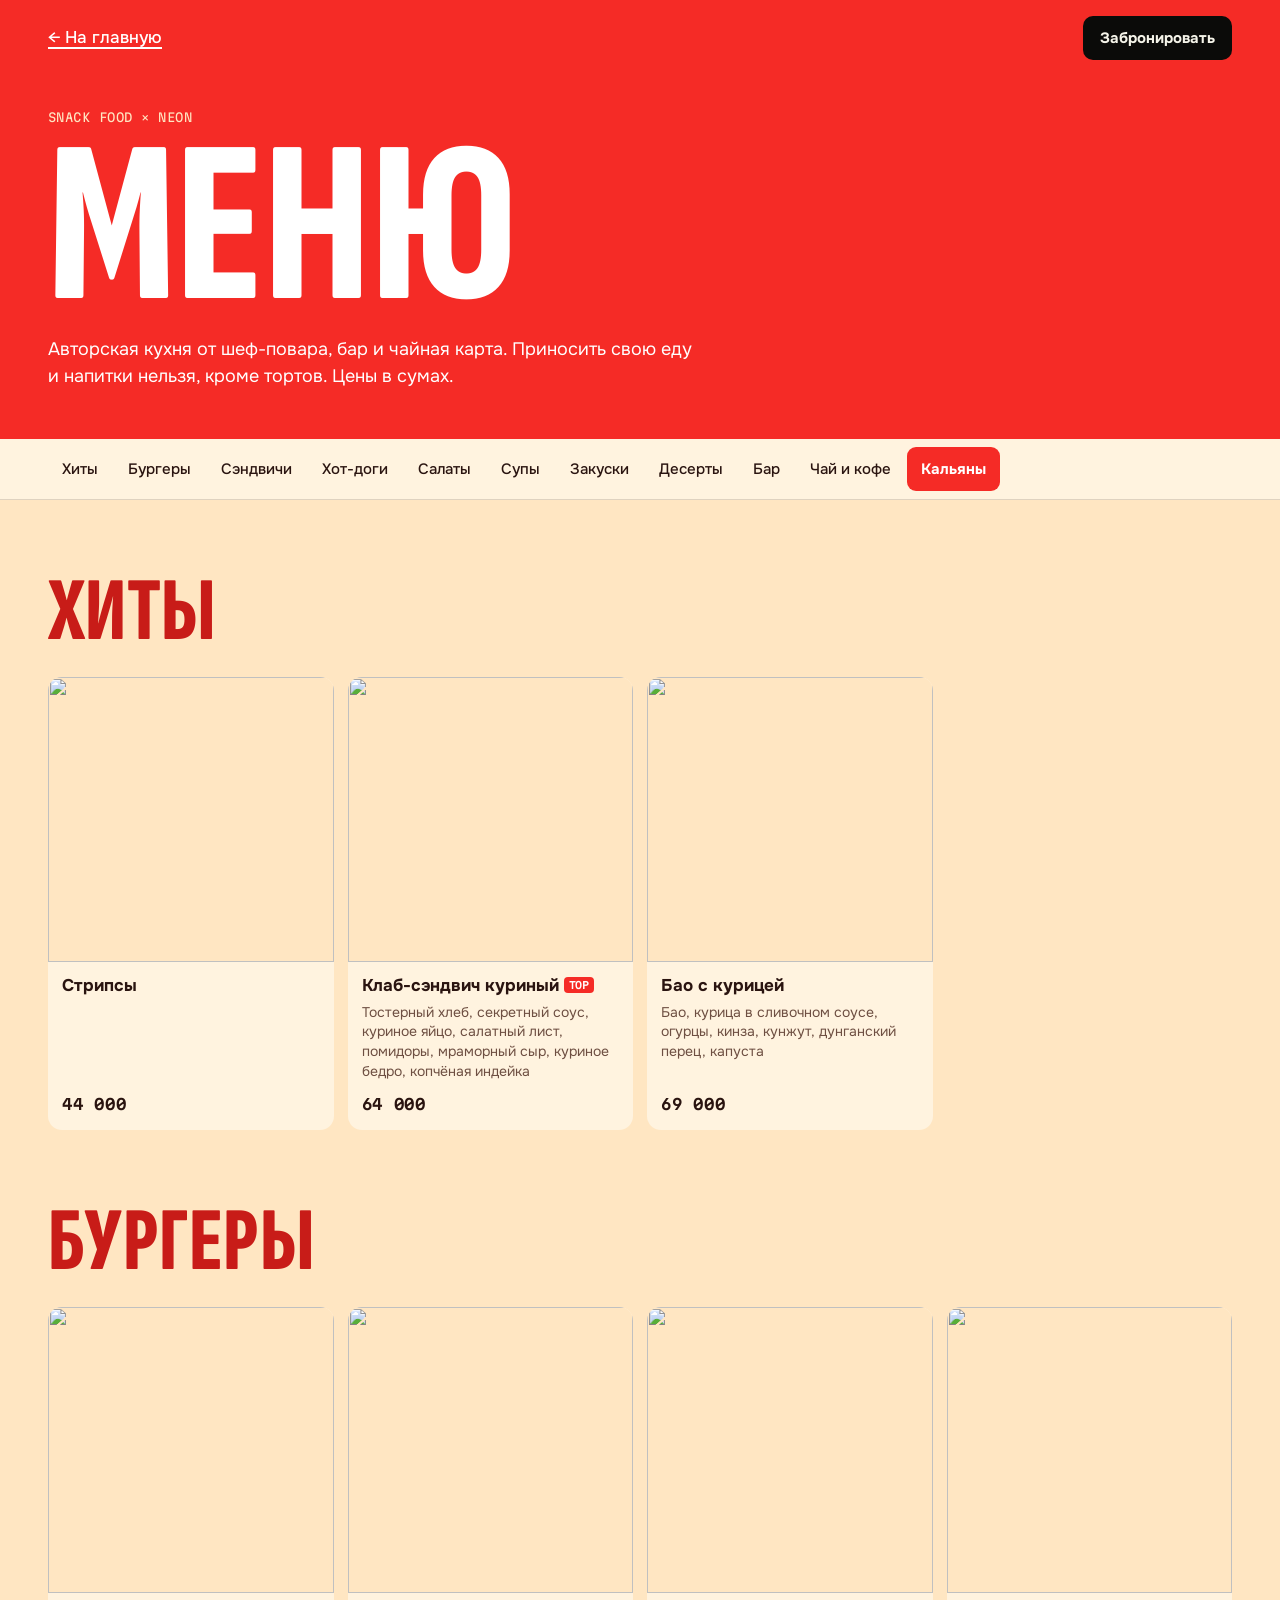
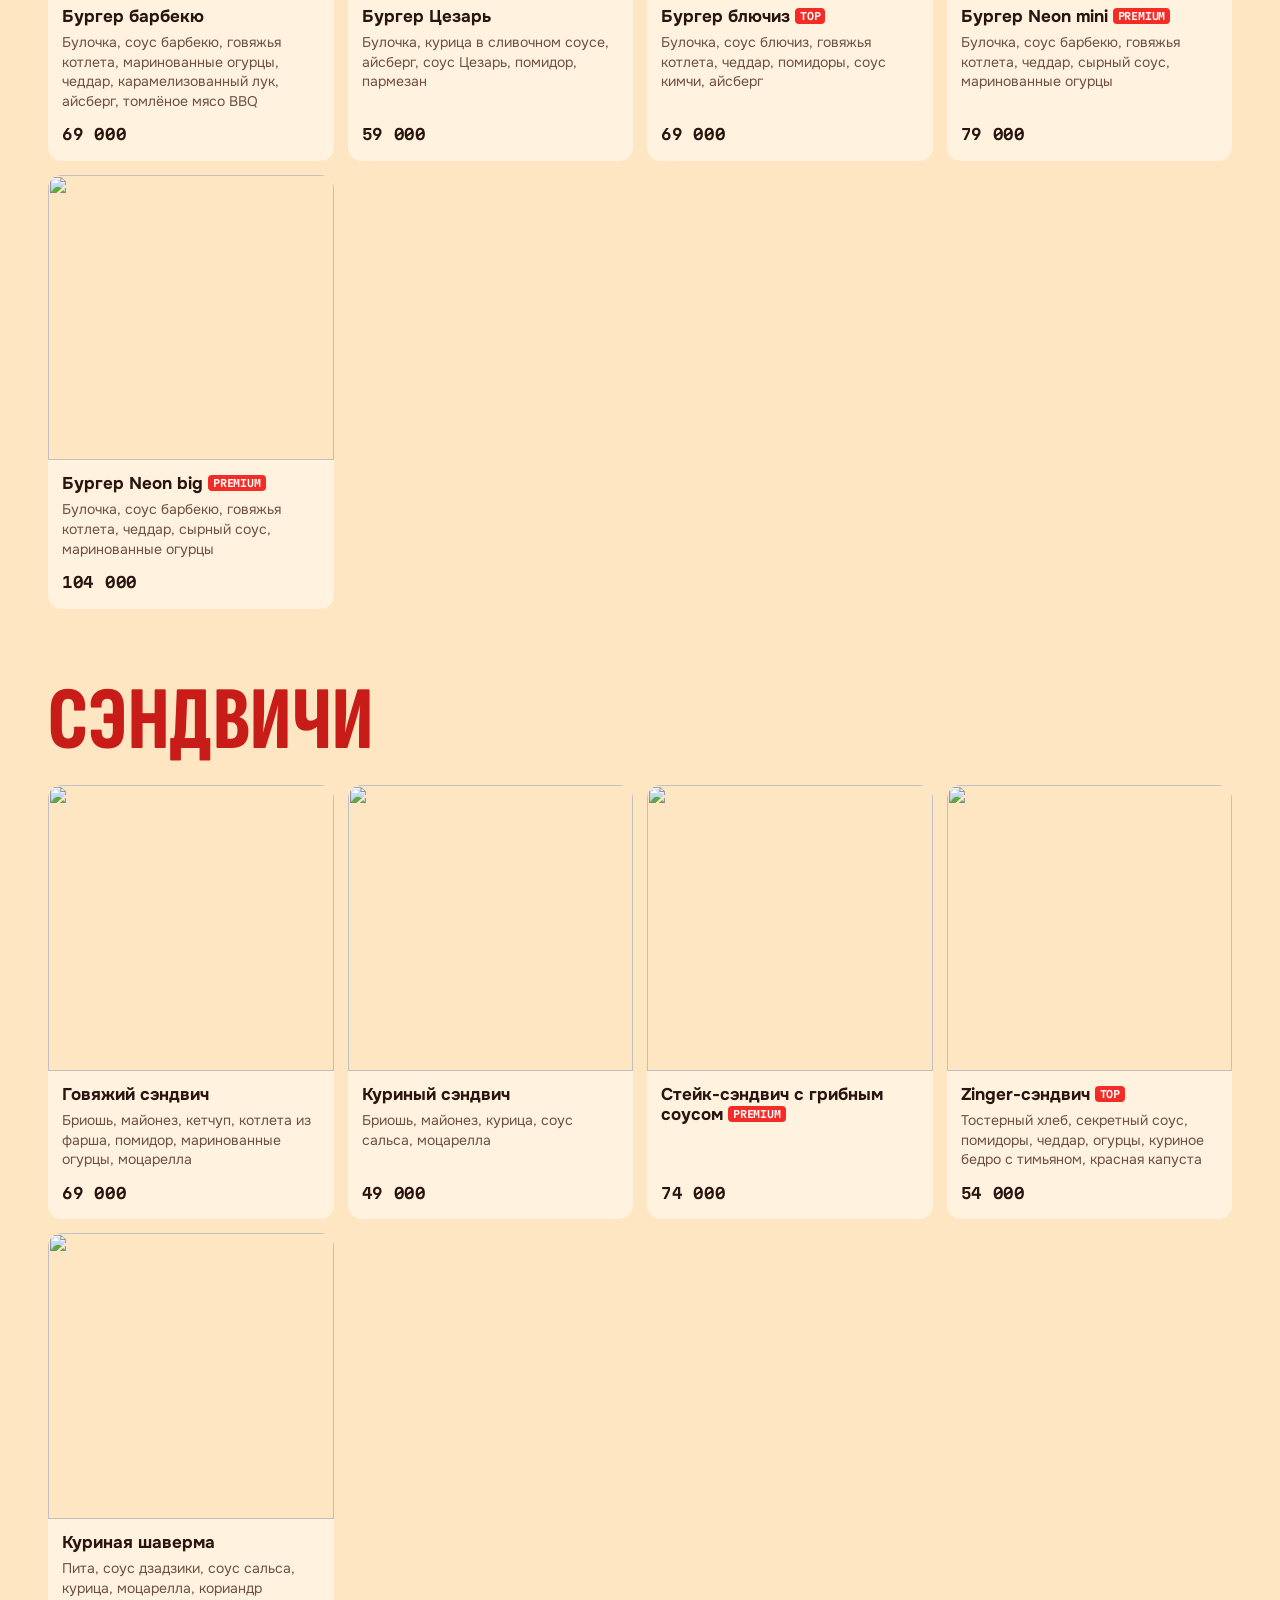
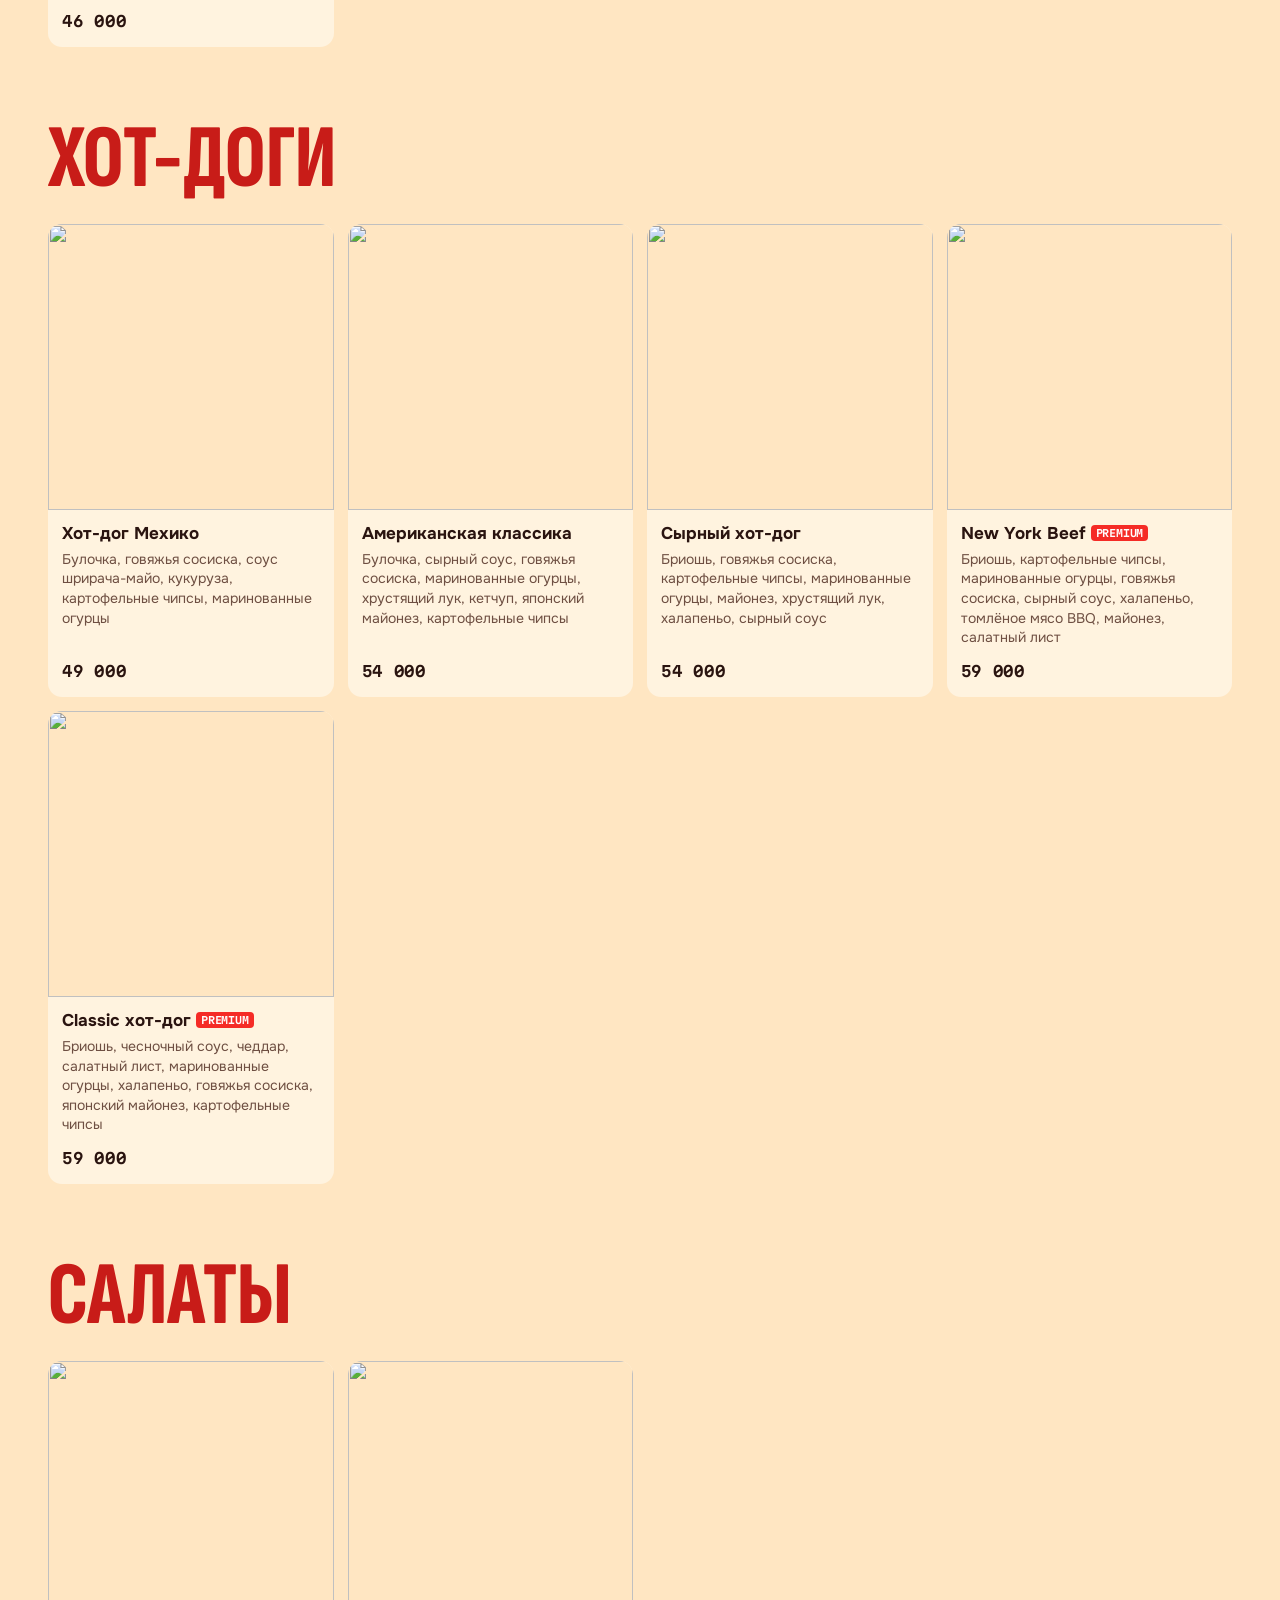
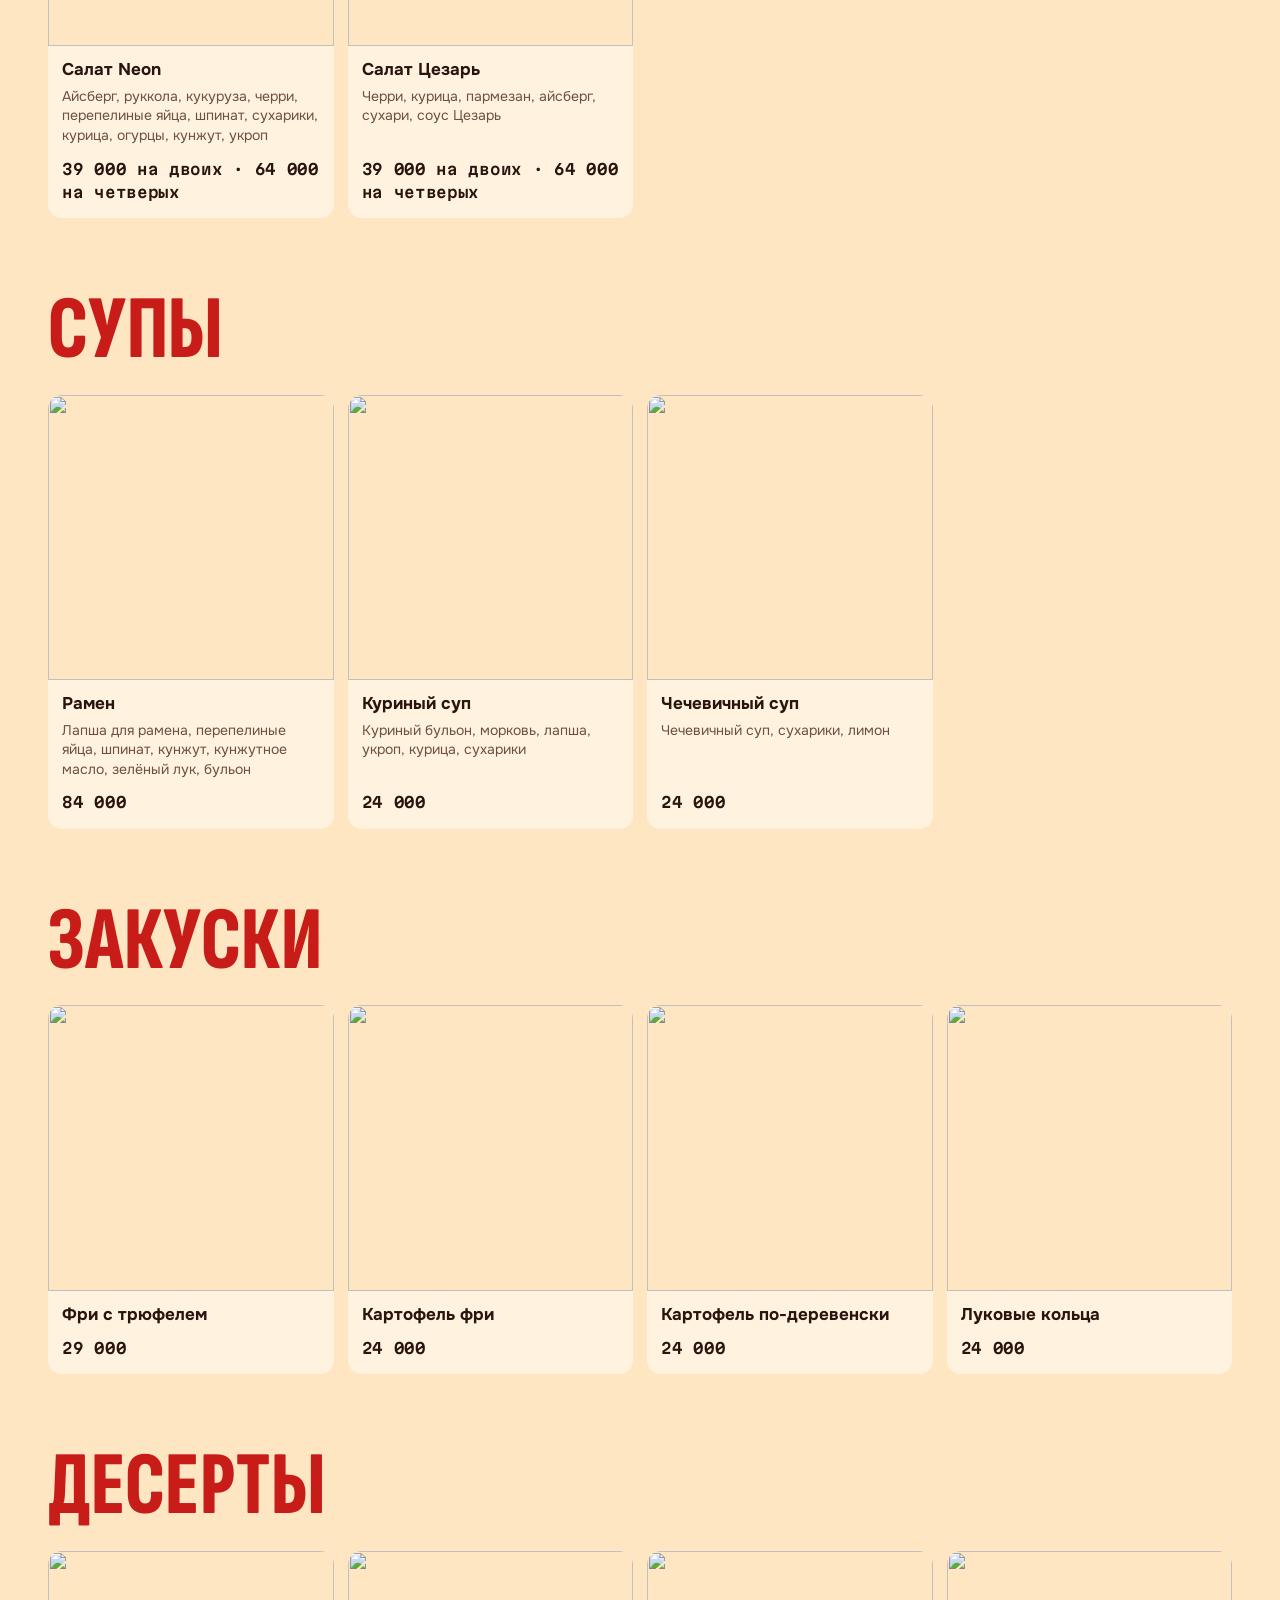
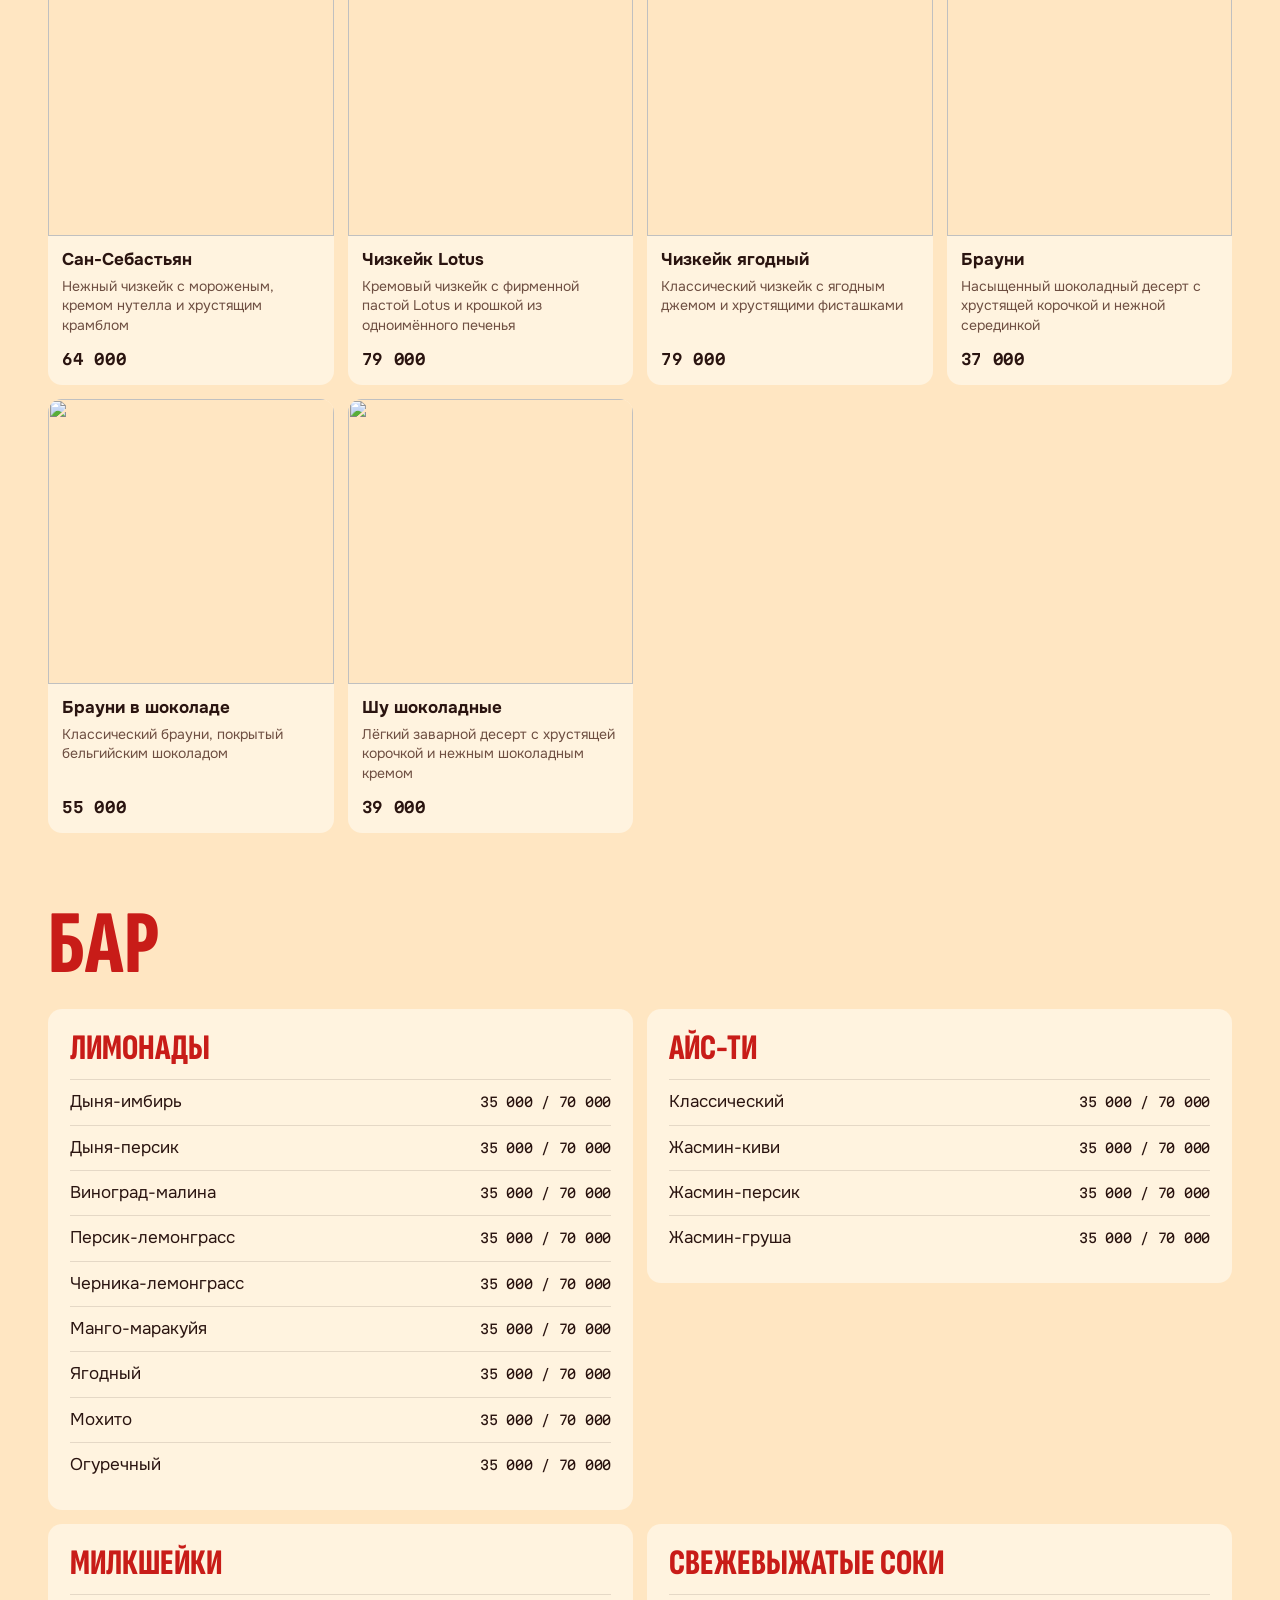
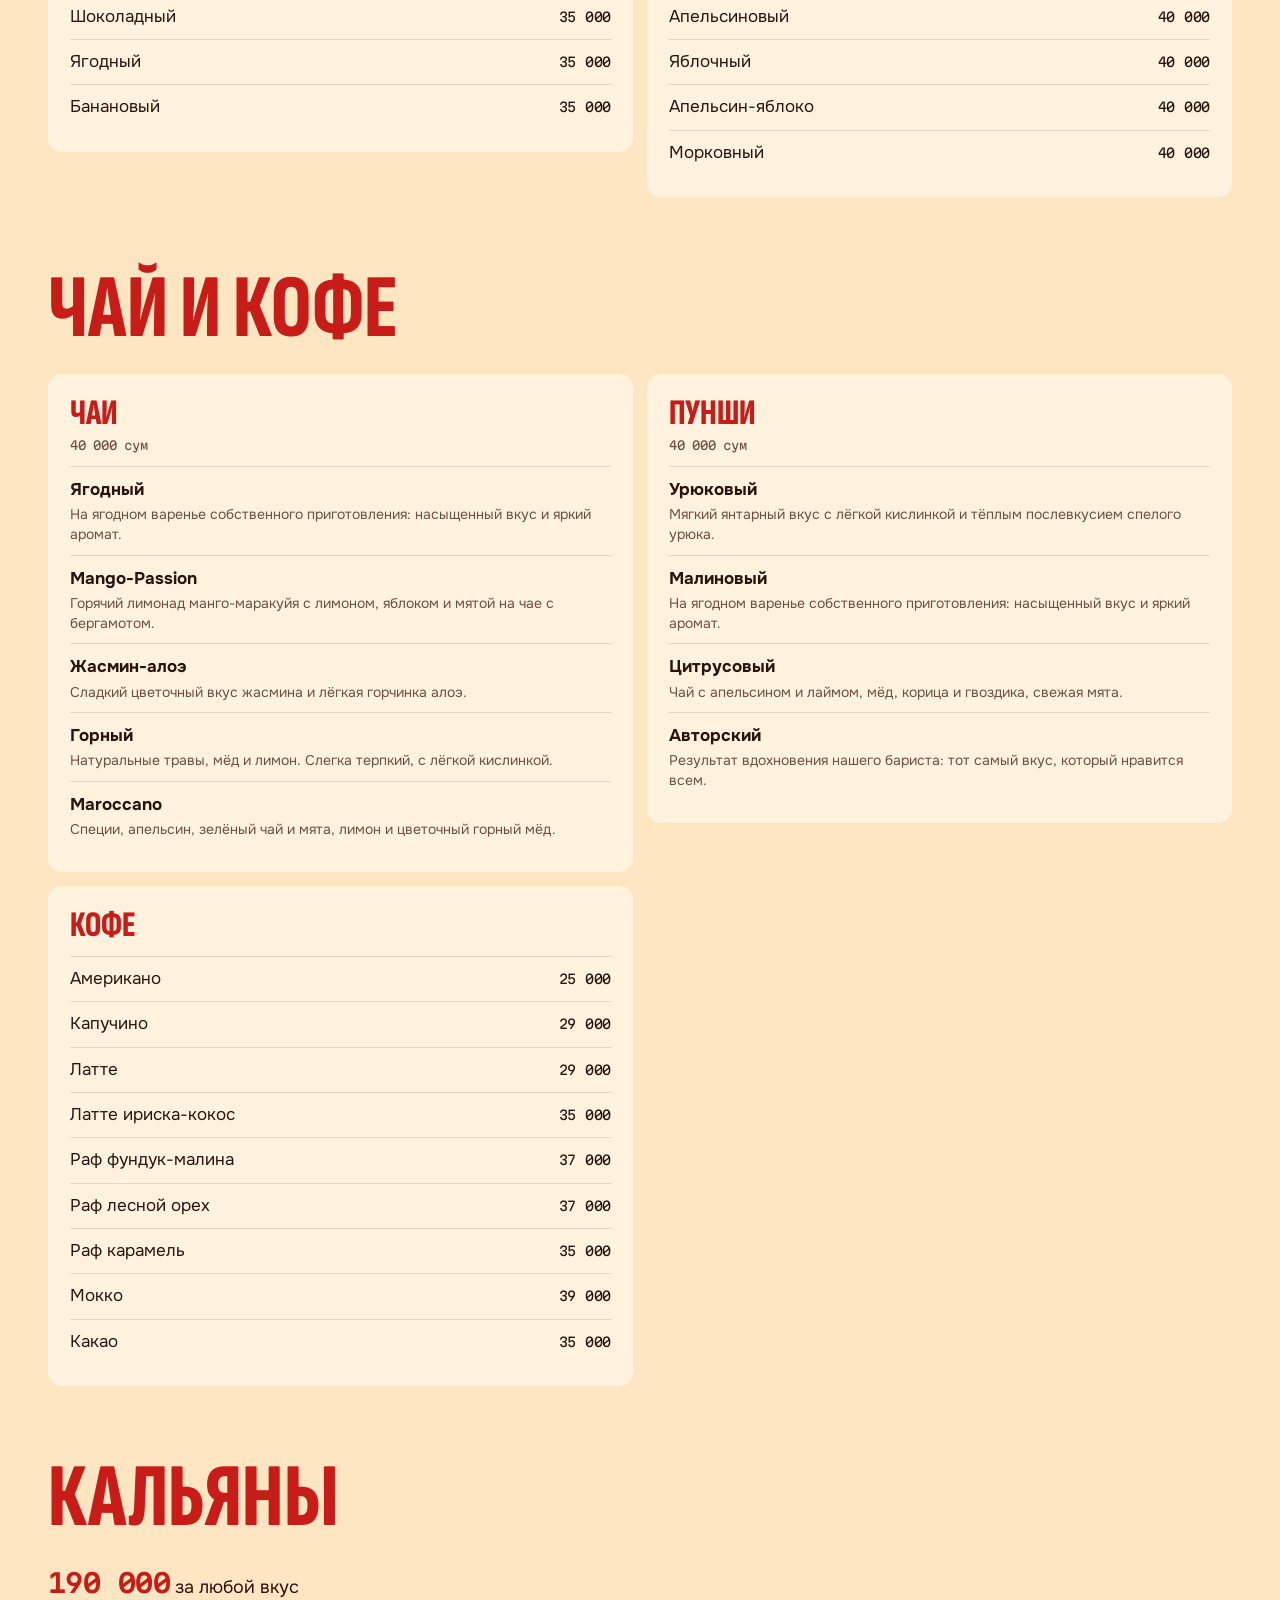
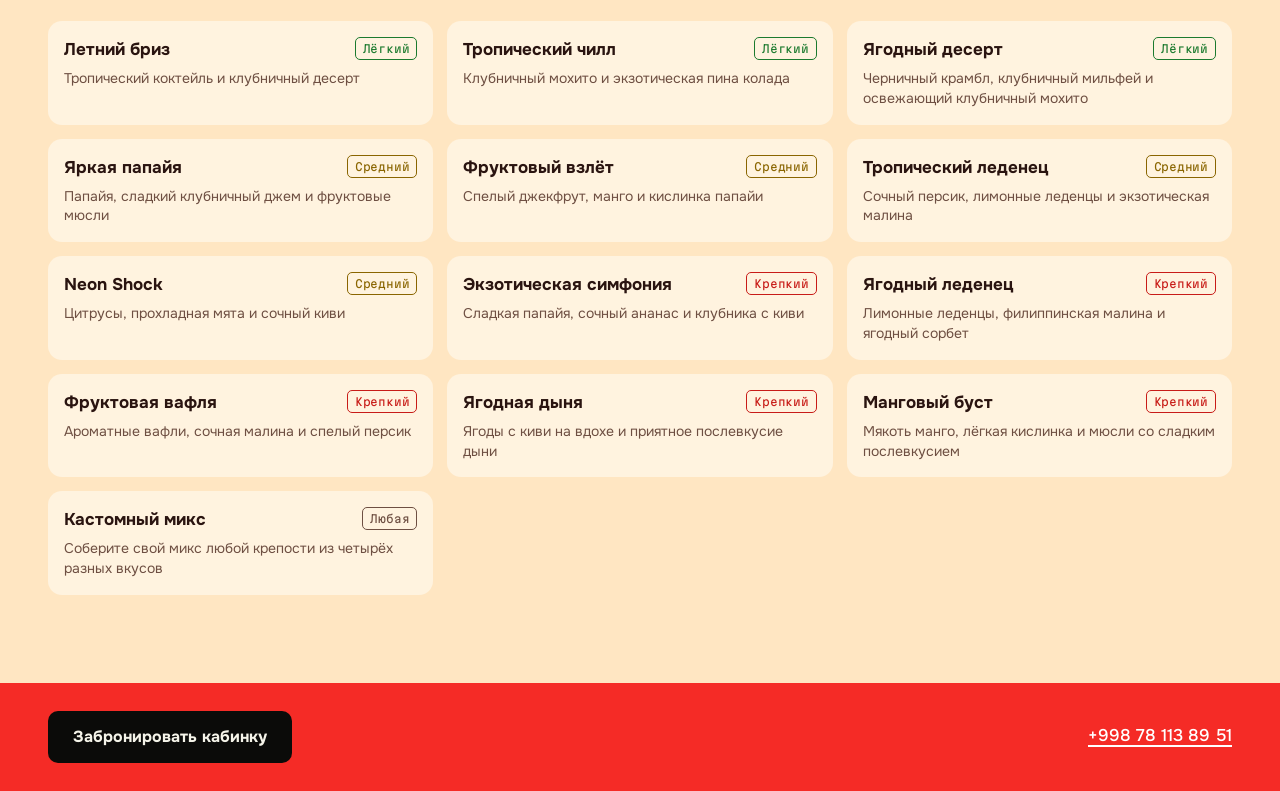
==== menu.html @ f9f3c78a "Add NEON website redesign prototype Static home and menu pages with a cabin finder, booking form in " ====
<!doctype html>
<html lang="ru">
<head>
  <meta charset="utf-8">
  <meta name="viewport" content="width=device-width, initial-scale=1, viewport-fit=cover">
  <title>Меню Snack Food × NEON: кухня, бар, чай, кальяны</title>
  <meta name="description" content="Меню NEON в Ташкенте: бургеры, сэндвичи, хот-доги, десерты, лимонады, авторские чаи, кофе и кальяны с ценами.">
  <meta name="theme-color" content="#f52b26">
  <link rel="preconnect" href="https://fonts.googleapis.com">
  <link rel="preconnect" href="https://fonts.gstatic.com" crossorigin>
  <link rel="preconnect" href="https://thb.tildacdn.net">
  <link href="https://fonts.googleapis.com/css2?family=Martian+Mono:wght@400;600&family=Onest:wght@400;500;700&family=Sofia+Sans+Extra+Condensed:wght@700;800&display=swap" rel="stylesheet">
  <link rel="stylesheet" href="styles.css">
</head>
<body class="menu-page">
  <header class="menu-header">
    <div class="wrap menu-head-row">
      <a class="text-link back" href="index.html">← На главную</a>
      <a class="btn btn-ink btn-sm" href="index.html#book">Забронировать</a>
    </div>
    <div class="wrap">
      <p class="eyebrow mono">Snack Food × NEON</p>
      <h1>Меню</h1>
      <p class="menu-lead">Авторская кухня от шеф-повара, бар и чайная карта. Приносить свою еду и напитки нельзя, кроме тортов. Цены в сумах.</p>
    </div>
  </header>

  <nav class="menu-nav" aria-label="Разделы меню">
    <div class="menu-nav-scroll" id="menu-nav"></div>
  </nav>

  <main class="wrap" id="menu-main"></main>

  <footer class="menu-foot">
    <div class="wrap footer-inner">
      <a class="btn btn-ink" href="index.html#book">Забронировать кабинку</a>
      <a class="text-link" href="tel:+998781138951">+998 78 113 89 51</a>
    </div>
  </footer>

  <script src="data.js"></script>
  <script>
    const esc = (s) => String(s).replace(/[&<>"]/g, (c) => ({ '&': '&amp;', '<': '&lt;', '>': '&gt;', '"': '&quot;' }[c]));
    const num = (n) => Math.round(n).toLocaleString('ru-RU').replace(/\s/g, ' ');

    const dish = (f) => `
      <li class="dish">
        <div class="dish-photo"><img src="${photo(f.img, 480)}" srcset="${photo(f.img, 480)} 480w, ${photo(f.img, 800)} 800w" sizes="(max-width: 700px) 50vw, 25vw" alt="" loading="lazy"></div>
        <div class="dish-body">
          <h3>${esc(f.name)}${f.tag ? ` <span class="dish-tag mono">${f.tag}</span>` : ''}</h3>
          ${f.desc ? `<p>${esc(f.desc)}</p>` : ''}
          <p class="dish-price mono">${f.priceNote ? esc(f.priceNote) : num(f.price)}</p>
        </div>
      </li>`;

    const rows = (items) => `<ul class="price-list">${items.map(([n, p]) => `<li><span>${esc(n)}</span><span class="mono">${esc(p)}</span></li>`).join('')}</ul>`;

    const sections = [
      ...FOOD.map((c) => ({ id: c.id, title: c.title, html: `<ul class="dish-grid">${c.items.map(dish).join('')}</ul>` })),
      {
        id: 'bar', title: 'Бар',
        html: `<div class="list-grid">${BAR.map((g) => `<div class="list-card"><h3>${g.title}</h3>${g.note ? `<p class="list-note mono">${g.note}</p>` : ''}${rows(g.items)}</div>`).join('')}</div>`,
      },
      {
        id: 'tea', title: 'Чай и кофе',
        html: `<div class="list-grid">${TEA.map((g) => `<div class="list-card"><h3>${g.title}</h3><p class="list-note mono">${g.note}</p>
          <ul class="tea-list">${g.items.map(([n, d]) => `<li><strong>${esc(n)}</strong><span>${esc(d)}</span></li>`).join('')}</ul></div>`).join('')}
          <div class="list-card"><h3>Кофе</h3>${rows(COFFEE)}</div></div>`,
      },
      {
        id: 'hookah', title: 'Кальяны',
        html: `<p class="hookah-price"><strong class="mono">${num(HOOKAH.price)}</strong> за любой вкус</p>
          <ul class="hookah-list">${HOOKAH.items.map(([n, s, d]) => `<li><div class="hookah-head"><strong>${esc(n)}</strong><span class="strength s${s} mono">${STRENGTH[s]}</span></div><p>${esc(d)}</p></li>`).join('')}</ul>`,
      },
    ];

    document.getElementById('menu-nav').innerHTML = sections.map((s) => `<a href="#${s.id}">${s.title}</a>`).join('');
    document.getElementById('menu-main').innerHTML = sections.map((s) => `<section class="menu-section" id="${s.id}" aria-labelledby="h-${s.id}"><h2 id="h-${s.id}">${s.title}</h2>${s.html}</section>`).join('');

    /* Подсветка текущего раздела в навигации */
    const links = [...document.querySelectorAll('#menu-nav a')];
    const spy = new IntersectionObserver((entries) => {
      entries.forEach((en) => {
        if (!en.isIntersecting) return;
        links.forEach((a) => {
          const on = a.hash === '#' + en.target.id;
          a.classList.toggle('active', on);
          if (on) a.parentElement.scrollTo({ left: a.offsetLeft - 16, behavior: 'smooth' });
        });
      });
    }, { rootMargin: '-20% 0px -70% 0px' });
    document.querySelectorAll('.menu-section').forEach((s) => spy.observe(s));

    /* Секции создаются скриптом, поэтому к якорю из адреса переходим вручную */
    if (location.hash) document.querySelector(location.hash)?.scrollIntoView();
  </script>
  <script src="motion.js"></script>
</body>
</html>
---- styles.css ----
:root {
  --ink: #0b0b09;
  --panel: #161612;
  --panel-2: #1f1f1a;
  --line: #33332b;
  --text: #f5f4e9;
  --muted: #aeada0;
  --volt: #fff000;
  --volt-dim: rgba(255, 240, 0, .16);
  --red: #f52b26;
  --red-deep: #c81c18;
  --cream: #ffe6c2;
  --cream-2: #fff3df;
  --brown: #2a1410;
  --brown-muted: #6e4f42;

  --display: 'Sofia Sans Extra Condensed', 'Arial Narrow', Impact, sans-serif;
  --body: 'Onest', system-ui, -apple-system, 'Segoe UI', sans-serif;
  --mono: 'Martian Mono', ui-monospace, Consolas, monospace;

  --gutter: clamp(16px, 4vw, 48px);
  --radius: 14px;
  --header: 72px;
}

*, *::before, *::after { box-sizing: border-box; }
html { scroll-behavior: smooth; scroll-padding-top: calc(var(--header) + 12px); -webkit-text-size-adjust: 100%; }
html:has(dialog[open]) { overflow: hidden; }
body { margin: 0; background: var(--ink); color: var(--text); font: 400 17px/1.55 var(--body); overflow-x: hidden; }
img { display: block; max-width: 100%; }
h1, h2, h3, p, ul, dl, dd, figure { margin: 0; padding: 0; }
ul { list-style: none; }
a { color: inherit; }
button, input, select { font: inherit; color: inherit; }
button { cursor: pointer; }
button:disabled { cursor: not-allowed; }
:focus-visible { outline: 3px solid var(--volt); outline-offset: 2px; }
.menu-page :focus-visible { outline-color: var(--red-deep); }

h1, h2 { font-family: var(--display); font-weight: 800; text-transform: uppercase; line-height: .9; letter-spacing: .005em; text-wrap: balance; }
h2 { font-size: clamp(48px, 7.5vw, 104px); }
h3 { font-weight: 700; line-height: 1.2; }

.mono { font-family: var(--mono); font-feature-settings: 'tnum'; letter-spacing: -.02em; }
.volt { color: var(--volt); }
.wrap { width: 100%; max-width: 1360px; margin-inline: auto; padding-inline: var(--gutter); }
.sr-only { position: absolute; width: 1px; height: 1px; overflow: hidden; clip-path: inset(50%); white-space: nowrap; }
.skip { position: absolute; left: 12px; top: -60px; background: var(--volt); color: var(--ink); padding: 10px 16px; z-index: 100; border-radius: 8px; font-weight: 700; }
.skip:focus { top: 12px; }
.eyebrow { font-size: 12px; text-transform: uppercase; letter-spacing: .04em; }
.section { padding-block: clamp(64px, 9vw, 128px); }
.section-head { display: grid; gap: 20px; margin-bottom: clamp(28px, 4vw, 48px); }
.section-lead { color: var(--muted); max-width: 58ch; font-size: 18px; }
.section-lead strong { color: var(--text); font-weight: 500; }

/* ——— Кнопки ——— */
.btn {
  display: inline-flex; align-items: center; justify-content: center; gap: 8px;
  min-height: 52px; padding: 12px 24px; border-radius: 10px; border: 1.5px solid transparent;
  font-weight: 700; font-size: 16px; line-height: 1.1; text-decoration: none; text-align: center;
  transition: background-color .15s, color .15s, border-color .15s, box-shadow .2s, transform .1s;
}
.btn:active { transform: scale(.97); }
.btn-sm { min-height: 44px; padding: 8px 16px; font-size: 15px; }
.btn-block { width: 100%; }
.btn-volt { background: var(--volt); color: var(--ink); }
.btn-volt:hover { box-shadow: 0 0 0 1px var(--volt), 0 0 28px rgba(255, 240, 0, .55); }
.btn-ghost { background: transparent; color: var(--text); border-color: var(--line); }
.btn-ghost:hover { border-color: var(--volt); color: var(--volt); }
.btn-ink { background: var(--ink); color: var(--text); }
.btn-ink:hover { background: #2a2a24; }
.btn-cream { background: var(--cream); color: var(--red-deep); }
.btn-cream:hover { background: #fff; }
.text-link { color: inherit; font-weight: 500; text-underline-offset: 4px; text-decoration-thickness: 1.5px; }
.text-link:hover { color: var(--volt); }

/* ——— Шапка ——— */
.site-header {
  position: sticky; top: 0; z-index: 40; height: var(--header);
  display: flex; align-items: center; gap: 28px; padding-inline: var(--gutter);
  background: rgba(11, 11, 9, .9); backdrop-filter: blur(12px); border-bottom: 1px solid var(--line);
}
.logo img { height: 50px; width: auto; }
.nav { display: flex; gap: 22px; margin-right: auto; }
.nav a { font-size: 15px; font-weight: 500; text-decoration: none; padding: 8px 0; color: var(--muted); }
.nav a:hover { color: var(--volt); }
.nav-toggle { display: none; }
.header-phone { font-size: 13px; text-decoration: none; white-space: nowrap; }
.header-phone:hover { color: var(--volt); }

/* ——— Первый экран ——— */
.hero { position: relative; min-height: calc(100svh - var(--header)); display: flex; align-items: flex-end; overflow: hidden; isolation: isolate; }
.hero-photo { position: absolute; top: 0; bottom: 0; right: 0; left: 40%; width: 60%; height: 100%; object-fit: cover; object-position: 0% 50%; z-index: -2; }
.hero::after { content: ''; position: absolute; inset: 0; z-index: -1; background: linear-gradient(90deg, var(--ink) 40%, rgba(11,11,9,.55) 50%, rgba(11,11,9,0) 62%), linear-gradient(180deg, rgba(11,11,9,0) 62%, var(--ink) 100%); }
.hero-inner { display: grid; grid-template-columns: minmax(0, 1fr) 340px; gap: clamp(24px, 4vw, 64px); align-items: end; padding-block: clamp(40px, 6vw, 72px); }
.hero h1 { font-size: clamp(60px, 8.7vw, 150px); margin-block: 14px 20px; text-wrap: wrap; }
.hero h1 em { font-style: normal; color: var(--volt); text-shadow: 0 0 34px rgba(255, 240, 0, .45); display: block; }
.hero-sub { max-width: 46ch; font-size: clamp(17px, 1.5vw, 20px); }

.quick { background: rgba(22, 22, 18, .94); border: 1px solid var(--line); border-radius: var(--radius); padding: 20px; display: grid; gap: 14px; backdrop-filter: blur(8px); }
.quick-row { display: flex; align-items: center; justify-content: space-between; gap: 12px; min-height: 48px; }
.quick-label { font-weight: 500; }
.quick-note { font-size: 11px; color: var(--muted); text-align: center; }

.stepper { display: inline-flex; align-items: center; border: 1px solid var(--line); border-radius: 10px; background: var(--ink); }
.stepper button { width: 44px; height: 44px; border: 0; background: none; font-size: 20px; border-radius: 9px; }
.stepper button:hover:not(:disabled) { color: var(--volt); }
.stepper button:disabled { color: #55554b; }
.stepper output { min-width: 32px; text-align: center; font-size: 15px; font-weight: 600; }

.toggle { display: inline-flex; align-items: center; gap: 12px; cursor: pointer; position: relative; }
.toggle input { position: absolute; opacity: 0; width: 52px; height: 30px; right: 0; margin: 0; cursor: pointer; }
.toggle-track { flex: none; width: 52px; height: 30px; border-radius: 30px; background: var(--ink); border: 1px solid var(--line); position: relative; transition: background-color .15s, box-shadow .2s; }
.toggle-track::after { content: ''; position: absolute; top: 3px; left: 3px; width: 22px; height: 22px; border-radius: 50%; background: var(--muted); transition: transform .15s, background-color .15s; }
.toggle input:checked + .toggle-track { background: var(--volt); box-shadow: 0 0 18px rgba(255, 240, 0, .5); }
.toggle input:checked + .toggle-track::after { transform: translateX(22px); background: var(--ink); }
.toggle input:focus-visible + .toggle-track { outline: 3px solid var(--volt); outline-offset: 2px; }

/* ——— Подбор ——— */
.filters { display: flex; flex-wrap: wrap; align-items: center; gap: 16px 32px; padding: 16px 20px; background: var(--panel); border: 1px solid var(--line); border-radius: var(--radius); }
.filter-group { display: flex; align-items: center; gap: 12px; min-height: 46px; }
.filter-location { flex: 1 1 520px; min-width: 0; display: flex; align-items: center; gap: 12px; }
.location-options { display: grid; grid-template-columns: repeat(2, minmax(0, 1fr)); gap: 8px; flex: 1; max-width: 620px; }
.location-options button { display: grid; gap: 2px; text-align: left; min-height: 64px; padding: 10px 14px; border-radius: 10px; border: 1px solid var(--line); background: transparent; transition: border-color .15s, background-color .15s, color .15s; }
.location-options strong { font-size: 16px; font-weight: 700; line-height: 1.2; }
.location-options span { font-size: 13px; line-height: 1.3; color: var(--muted); }
.location-options button:hover { border-color: var(--volt); }
.location-options button[aria-pressed='true'] { background: var(--volt); border-color: var(--volt); color: var(--ink); }
.location-options button[aria-pressed='true'] span { color: var(--ink); }
.filter-categories { flex: 1 1 100%; display: flex; align-items: center; gap: 12px; padding-top: 14px; border-top: 1px solid var(--line); animation: reveal-row .22s ease-out; }
.filter-categories[hidden] { display: none; }
@keyframes reveal-row { from { opacity: 0; transform: translateY(-6px); } }
.filter-label { font-size: 14px; color: var(--muted); font-weight: 500; }
.segments { display: flex; flex-wrap: wrap; gap: 6px; }
.segments button { min-height: 44px; padding: 8px 14px; border-radius: 9px; background: transparent; border: 1px solid var(--line); font-size: 15px; font-weight: 500; }
.segments button:hover:not(:disabled) { border-color: var(--volt); }
.segments button[aria-pressed='true'] { background: var(--volt); color: var(--ink); border-color: var(--volt); font-weight: 700; }
.segments button:disabled { opacity: .4; }
.result-count { color: var(--muted); font-size: 15px; margin-block: 20px; }

.cabin-grid { display: grid; grid-template-columns: repeat(2, minmax(0, 1fr)); gap: clamp(32px, 4vw, 48px) 24px; }
.cabin-branch { font-size: 12px; color: var(--muted); }
.cabin-tags { display: flex; flex-wrap: wrap; gap: 6px; margin-block: 4px; }
.cabin-tags li { font-size: 13px; padding: 3px 9px; border: 1px solid var(--line); border-radius: 6px; }
.cabin-tags .tag-volt { background: var(--volt); color: var(--ink); border-color: var(--volt); font-weight: 700; }
.cabin-price { margin-top: auto; padding-top: 8px; font-size: 14px; color: var(--muted); }
.cabin-price strong { font-size: 19px; font-weight: 600; color: var(--text); }
.grid-more { display: flex; justify-content: center; margin-top: 28px; }
.empty { grid-column: 1 / -1; padding: 48px 24px; text-align: center; border: 1px dashed var(--line); border-radius: var(--radius); display: grid; justify-items: center; gap: 16px; }

/* ——— Филиалы ——— */
.branches { background: var(--panel); }
.branch-list { display: grid; gap: clamp(40px, 6vw, 72px); }
.branch-group-head { display: grid; grid-template-columns: minmax(0, 5fr) minmax(0, 6fr); gap: 8px clamp(20px, 4vw, 56px); align-items: end; padding-bottom: clamp(20px, 2.5vw, 28px); }
.branch-group-head h3 { font: 800 clamp(36px, 4vw, 56px)/.95 var(--display); text-transform: uppercase; color: var(--volt); }
.branch-group-head p { color: var(--muted); max-width: 54ch; }
.branch { display: grid; grid-template-columns: minmax(0, 5fr) minmax(0, 6fr); gap: clamp(20px, 4vw, 56px); padding-block: clamp(24px, 3vw, 40px); border-top: 1px solid var(--line); align-items: center; scroll-margin-top: calc(var(--header) + 12px); }
.branch:nth-child(even) .branch-photo { order: 2; }
.branch-photo { aspect-ratio: 3 / 2; border-radius: var(--radius); overflow: hidden; background: var(--panel-2); }
.branch-photo img { width: 100%; height: 100%; object-fit: cover; }
.branch-copy { display: grid; gap: 12px; justify-items: start; }
.branch-copy h4 { margin: 0; font: 800 clamp(64px, 8vw, 120px)/.85 var(--display); text-transform: uppercase; }
.branch-pitch { color: var(--volt); font-size: 20px; font-weight: 500; }
.branch-copy > p:not(.branch-pitch) { color: var(--muted); max-width: 54ch; }
.branch-facts { display: grid; grid-template-columns: repeat(2, auto); gap: 8px 28px; margin-block: 8px; font-size: 13px; }
.branch-facts dt { color: var(--muted); font-size: 11px; }

.veranda { display: grid; grid-template-columns: minmax(0, 6fr) minmax(0, 5fr); gap: clamp(20px, 4vw, 56px); align-items: center; border-top: 1px solid var(--line); padding-top: clamp(24px, 3vw, 40px); }
.veranda img { width: 100%; aspect-ratio: 16 / 10; object-fit: cover; object-position: 50% 72%; border-radius: var(--radius); }
.veranda-copy { display: grid; gap: 14px; justify-items: start; }
.veranda h3 { font: 800 clamp(44px, 5vw, 72px)/.9 var(--display); text-transform: uppercase; }
.veranda p { color: var(--muted); max-width: 44ch; }

/* ——— Акции ——— */
.deal { background: var(--volt); color: var(--ink); border-radius: var(--radius); padding: clamp(20px, 3vw, 36px); display: grid; grid-template-columns: auto minmax(0, 1fr) auto; gap: clamp(16px, 3vw, 40px); align-items: center; }
.deal-big { font: 800 clamp(96px, 13vw, 200px)/.8 var(--display); }
.deal-copy { display: grid; gap: 6px; }
.deal-copy h3 { font-size: clamp(22px, 2.4vw, 32px); }
.deal-copy .mono { font-size: 14px; font-weight: 600; }
.set-grid { display: grid; grid-template-columns: repeat(4, minmax(0, 1fr)); gap: 16px; margin-top: 16px; }
.set { background: var(--panel); border: 1px solid var(--line); border-radius: var(--radius); padding: 20px; display: flex; flex-direction: column; gap: 8px; }
.set-when { font-size: 12px; color: var(--muted); }
.set h3 { font: 800 40px/.95 var(--display); text-transform: uppercase; }
.set-items { color: var(--muted); }
.set-price { margin-top: auto; padding-top: 10px; display: grid; gap: 2px; }
.set-price strong { font-size: 19px; font-weight: 600; }
.set-price s { font-size: 13px; color: var(--muted); }
.set-save { font-size: 12px; color: var(--volt); }
.club { display: grid; grid-template-columns: minmax(0, 5fr) minmax(0, 6fr); gap: clamp(24px, 4vw, 56px); margin-top: 16px; padding: clamp(20px, 3vw, 36px); border: 1px solid var(--line); border-radius: var(--radius); align-items: center; }
.club-copy { display: grid; gap: 14px; justify-items: start; }
.club h3 { font: 800 clamp(44px, 5vw, 72px)/.9 var(--display); text-transform: uppercase; }
.club-copy p { color: var(--muted); font-size: 15px; }
.club-table { width: 100%; border-collapse: collapse; }
.club-table th { text-align: left; font-size: 13px; font-weight: 500; color: var(--muted); padding: 8px 10px 10px 0; }
.club-table td { padding: 14px 10px 14px 0; border-top: 1px solid var(--line); }

/* ——— Еда ——— */
.food-teaser { background: var(--red); color: #fff; padding-block: clamp(56px, 8vw, 104px); }
.food-inner { display: grid; grid-template-columns: minmax(0, 5fr) minmax(0, 7fr); gap: clamp(28px, 5vw, 72px); align-items: center; }
.food-copy { display: grid; gap: 18px; justify-items: start; }
.food-copy .eyebrow { color: var(--cream); }
.food-links { display: flex; flex-wrap: wrap; align-items: center; gap: 8px 20px; }
.food-link { font-weight: 700; text-underline-offset: 4px; min-height: 44px; display: inline-flex; align-items: center; }
.food-photos { display: grid; grid-template-columns: repeat(3, minmax(0, 1fr)); gap: 12px; }
.food-photos figure { background: var(--cream-2); color: var(--brown); border-radius: var(--radius); overflow: hidden; }
.food-photos img { width: 100%; aspect-ratio: 1; object-fit: cover; }
.food-photos figcaption { padding: 12px; font-weight: 700; font-size: 15px; line-height: 1.25; display: grid; gap: 4px; }
.food-photos figcaption .mono { font-weight: 400; font-size: 12px; }

/* ——— Игры ——— */
.games-bar { display: flex; flex-wrap: wrap; gap: 12px 20px; align-items: center; justify-content: space-between; margin-bottom: 28px; }
.game-search { flex: 0 1 340px; }
.game-search input { width: 100%; min-height: 46px; padding: 8px 14px; border-radius: 9px; background: var(--panel); border: 1px solid var(--line); }
.game-search input::placeholder { color: var(--muted); }
.game-groups { display: grid; gap: 28px; }
.game-group h3 { font-size: 14px; font-weight: 500; color: var(--muted); margin-bottom: 12px; }
.game-group ul { display: flex; flex-wrap: wrap; gap: 8px; }
.game-group li { padding: 8px 14px; border: 1px solid var(--line); border-radius: 8px; font-size: 15px; font-weight: 500; }
.game-empty { color: var(--muted); }

/* ——— FAQ ——— */
.faq { background: var(--panel); }
.faq-layout { display: grid; grid-template-columns: minmax(0, 4fr) minmax(0, 7fr); gap: clamp(24px, 4vw, 64px); align-items: start; }
.faq h2 { position: sticky; top: calc(var(--header) + 24px); }
.faq-list details { border-top: 1px solid var(--line); }
.faq-list details:last-child { border-bottom: 1px solid var(--line); }
.faq-list summary { cursor: pointer; padding: 18px 40px 18px 0; font-size: 19px; font-weight: 500; list-style: none; position: relative; }
.faq-list summary::-webkit-details-marker { display: none; }
.faq-list summary::after { content: '+'; position: absolute; right: 4px; top: 13px; font: 400 28px var(--mono); color: var(--volt); }
.faq-list summary::after { transition: transform .2s ease-out; }
.faq-list details[open]:not([data-closing='true']) summary::after { transform: rotate(135deg); }
.faq-list summary:hover { color: var(--volt); }
.faq-content { overflow: hidden; }
.faq-list details p { padding: 0 40px 22px 0; color: var(--muted); max-width: 62ch; }

/* ——— Контакты ——— */
.contacts h2 { margin-bottom: clamp(28px, 4vw, 48px); }
.contact-grid { display: grid; grid-template-columns: minmax(0, 6fr) minmax(0, 4fr) minmax(0, 4fr); gap: 16px; }
.contact-card { border: 1px solid var(--line); border-radius: var(--radius); padding: 24px; display: flex; flex-direction: column; align-items: flex-start; gap: 10px; }
.contact-card p:not(.filter-label):not(.contact-hours) { color: var(--muted); }
.contact-card h3 { font: 800 40px/1 var(--display); text-transform: uppercase; }
.contact-card .text-link { margin-top: auto; padding-top: 8px; }
.contact-phone { font: 800 clamp(44px, 5.4vw, 76px)/1 var(--display); text-decoration: none; white-space: nowrap; }
.contact-phone:hover { color: var(--volt); }
.contact-hours { font-size: 13px; margin-bottom: 8px; }

.site-footer { border-top: 1px solid var(--line); padding-block: 24px; font-size: 13px; }
.footer-inner { display: flex; flex-wrap: wrap; justify-content: space-between; align-items: center; gap: 12px 24px; }
.footer-links { display: flex; flex-wrap: wrap; gap: 6px 22px; font-size: 15px; }
.footer-links a { min-height: 44px; display: inline-flex; align-items: center; text-underline-offset: 4px; }
.footer-links a:hover { color: var(--volt); }
.mobile-bar { display: none; }

/* ——— Диалоги ——— */
.sheet { width: min(620px, calc(100vw - 32px)); max-height: calc(100dvh - 48px); padding: 0; background: var(--panel); color: var(--text); border: 1px solid var(--line); border-radius: 18px; overflow-y: auto; overscroll-behavior: contain; }
#cabin-dialog { width: min(860px, calc(100vw - 32px)); }
.sheet::backdrop { background: rgba(0, 0, 0, .78); backdrop-filter: blur(3px); }
.sheet-close { position: sticky; top: 12px; float: right; margin: 12px 12px -56px 0; width: 44px; height: 44px; z-index: 3; border-radius: 50%; border: 1px solid var(--line); background: rgba(11, 11, 9, .85); }
.sheet-close:hover { color: var(--volt); border-color: var(--volt); }
.gallery-main { width: 100%; aspect-ratio: 16 / 9; object-fit: cover; background: var(--panel-2); }
.gallery-thumbs { display: flex; gap: 6px; padding: 8px 20px 0; overflow-x: auto; }
.gallery-thumbs button { flex: none; width: 84px; height: 56px; padding: 0; border: 2px solid transparent; border-radius: 8px; overflow: hidden; background: none; opacity: .65; }
.gallery-thumbs button:hover { opacity: 1; }
.gallery-thumbs button[aria-pressed='true'] { border-color: var(--volt); opacity: 1; }
.gallery-thumbs img { width: 100%; height: 100%; object-fit: cover; }
.cabin-detail { padding: 20px; display: grid; gap: 10px; }
.cabin-detail h2 { font-size: 56px; }
.cabin-included { font-size: 15px; color: var(--muted); }
.deal-note { font-size: 13px; color: var(--volt); }
.cabin-detail .btn { margin-top: 8px; }

.sheet-form { padding: 24px; }
.sheet-form h2 { font-size: 52px; padding-right: 48px; }
.sheet-lead { color: var(--muted); font-size: 15px; margin-block: 8px 20px; }
.field { display: grid; gap: 6px; align-content: start; min-width: 0; }
#book-form { display: grid; gap: 16px; }
.field label, .field-label { font-size: 14px; font-weight: 500; color: var(--muted); }
.field input, .field select { width: 100%; min-height: 48px; padding: 8px 12px; border-radius: 10px; background: var(--ink); border: 1px solid var(--line); color-scheme: dark; }
.field input[aria-invalid='true'] { border-color: #ff6b5e; }
.field-row { display: grid; grid-template-columns: minmax(0, 1fr) auto auto; gap: 12px; }
.field-row-2 { grid-template-columns: repeat(2, minmax(0, 1fr)); }
.date-row { display: flex; flex-wrap: wrap; gap: 8px; }
.date-row input { flex: 1 1 150px; width: auto; }
.field-error { color: #ff8a7f; font-size: 14px; }
.capacity-warn { font-size: 14px; color: var(--volt); }
.total { display: flex; justify-content: space-between; align-items: center; gap: 16px; padding: 14px 16px; border-radius: 10px; background: var(--panel-2); min-height: 56px; }
.total-label { font-size: 14px; color: var(--muted); display: block; }
.total-deal { font-size: 12px; color: var(--volt); display: block; margin-top: 2px; }
.total strong { font-size: 17px; font-weight: 600; white-space: nowrap; }
#book-done { display: grid; gap: 16px; outline: none; }
#book-done[hidden] { display: none; }
.demo-note { padding: 12px 14px; border-radius: 10px; background: var(--volt); color: var(--ink); font-size: 14px; font-weight: 500; padding-right: 14px; }
.done-list div { display: flex; justify-content: space-between; gap: 20px; padding-block: 10px; border-top: 1px solid var(--line); }
.done-list dt { color: var(--muted); }
.done-list dd { text-align: right; font-weight: 500; }

/* ——— Страница меню ——— */
.menu-page { background: var(--cream); color: var(--brown); }
.menu-header { background: var(--red); color: #fff; padding-block: 16px clamp(28px, 4vw, 48px); }
.menu-head-row { display: flex; justify-content: space-between; align-items: center; margin-bottom: clamp(24px, 4vw, 48px); gap: 12px; }
.menu-page .text-link:hover { color: var(--cream); }
.back { min-height: 44px; display: inline-flex; align-items: center; }
.menu-header h1 { font-size: clamp(96px, 18vw, 240px); line-height: .82; margin-block: 8px 12px; }
.menu-header .eyebrow { color: var(--cream); }
.menu-lead { max-width: 54ch; font-size: 18px; }
.menu-nav { position: sticky; top: 0; z-index: 30; background: var(--cream-2); border-bottom: 1px solid rgba(42, 20, 16, .15); }
.menu-nav-scroll { display: flex; gap: 2px; overflow-x: auto; max-width: 1360px; margin-inline: auto; padding: 8px var(--gutter); position: relative; scrollbar-width: none; }
.menu-nav-scroll::-webkit-scrollbar { display: none; }
.menu-nav a { flex: none; min-height: 44px; display: inline-flex; align-items: center; padding: 6px 14px; border-radius: 9px; text-decoration: none; font-weight: 500; font-size: 15px; }
.menu-nav a:hover { background: var(--cream); }
.menu-nav a.active { background: var(--red); color: #fff; font-weight: 700; }
.menu-section { padding-top: clamp(40px, 6vw, 72px); scroll-margin-top: 44px; }
.menu-section:last-child { padding-bottom: clamp(48px, 7vw, 88px); }
.menu-section h2 { color: var(--red-deep); margin-bottom: 24px; font-size: clamp(52px, 7vw, 92px); }
.dish-grid { display: grid; grid-template-columns: repeat(4, minmax(0, 1fr)); gap: 14px; }
.dish { background: var(--cream-2); border-radius: var(--radius); overflow: hidden; display: flex; flex-direction: column; }
.dish-photo { aspect-ratio: 1; background: var(--cream); }
.dish-photo img { width: 100%; height: 100%; object-fit: cover; }
.dish-body { padding: 14px; display: flex; flex-direction: column; gap: 6px; flex: 1; }
.dish h3 { font-size: 17px; }
.dish-tag { font-size: 10px; font-weight: 600; background: var(--red); color: #fff; padding: 2px 5px; border-radius: 4px; vertical-align: 2px; white-space: nowrap; }
.dish-body > p:not(.dish-price) { font-size: 14px; line-height: 1.4; color: var(--brown-muted); }
.dish-price { margin-top: auto; padding-top: 6px; font-weight: 600; font-size: 15px; }
.list-grid { display: grid; grid-template-columns: repeat(2, minmax(0, 1fr)); gap: 14px; align-items: start; }
.list-card { background: var(--cream-2); border-radius: var(--radius); padding: 22px; }
.list-card h3 { font: 800 36px/1 var(--display); text-transform: uppercase; color: var(--red-deep); }
.list-note { font-size: 12px; color: var(--brown-muted); margin-top: 4px; }
.price-list { margin-top: 12px; }
.price-list li { display: flex; justify-content: space-between; align-items: baseline; gap: 16px; padding-block: 9px; border-top: 1px solid rgba(42, 20, 16, .12); }
.price-list .mono { font-size: 13px; white-space: nowrap; }
.tea-list { margin-top: 12px; }
.tea-list li { display: grid; gap: 2px; padding-block: 10px; border-top: 1px solid rgba(42, 20, 16, .12); }
.tea-list span { font-size: 14px; line-height: 1.4; color: var(--brown-muted); }
.hookah-price { font-size: 18px; margin-bottom: 18px; }
.hookah-price strong { font-size: 26px; font-weight: 600; color: var(--red-deep); }
.hookah-list { display: grid; grid-template-columns: repeat(3, minmax(0, 1fr)); gap: 14px; }
.hookah-list li { background: var(--cream-2); border-radius: var(--radius); padding: 16px; }
.hookah-head { display: flex; justify-content: space-between; align-items: flex-start; gap: 10px; }
.hookah-list p { font-size: 14px; line-height: 1.4; color: var(--brown-muted); margin-top: 6px; }
.strength { flex: none; font-size: 11px; padding: 2px 7px; border-radius: 5px; border: 1px solid currentColor; }
.strength.s1 { color: #1c7a2e; }
.strength.s2 { color: #8a6500; }
.strength.s3 { color: var(--red-deep); }
.strength.s0 { color: var(--brown-muted); }
.menu-foot { background: var(--red); color: #fff; padding-block: 28px; }
.menu-foot .text-link { min-height: 44px; display: inline-flex; align-items: center; }

/* ——— Карточки кабинок ——— */
.room { display: flex; flex-direction: column; }
.room-media { position: relative; aspect-ratio: 3 / 2; border-radius: 16px; overflow: hidden; background: var(--panel-2); transition: box-shadow .3s; }
.room-media::after { content: ''; position: absolute; inset: 0; pointer-events: none; border-radius: inherit; box-shadow: inset 0 0 0 1px rgba(245, 244, 233, .08); background: linear-gradient(180deg, rgba(11, 11, 9, .42) 0, rgba(11, 11, 9, 0) 22%); }
.room:hover .room-media { box-shadow: 0 0 0 1px var(--volt), 0 22px 70px -28px rgba(255, 240, 0, .55); }
.room-track { display: flex; height: 100%; overflow-x: auto; scroll-snap-type: x mandatory; scrollbar-width: none; overscroll-behavior-x: contain; }
.room-track::-webkit-scrollbar { display: none; }
.room-slide { flex: 0 0 100%; padding: 0; border: 0; background: none; scroll-snap-align: start; cursor: zoom-in; }
.room-slide:focus-visible { outline-offset: -5px; }
.room-slide img { width: 100%; height: 100%; object-fit: cover; }
.room-bars { position: absolute; z-index: 1; top: 12px; left: 14px; right: 14px; display: flex; gap: 4px; pointer-events: none; }
.room-bars i { flex: 1; height: 2px; border-radius: 2px; background: rgba(255, 255, 255, .34); transition: background-color .15s; }
.room-bars i.on { background: #fff; }

.room-body { display: grid; grid-template-columns: minmax(0, 1fr) auto; gap: 14px 20px; padding-top: 18px; flex: 1; align-content: start; }
.cabin-grid .room-title h3 { font: 800 clamp(52px, 4.8vw, 72px)/.86 var(--display); text-transform: uppercase; }
.room-title h3 em { font-style: normal; color: var(--volt); }
.room-title p { margin-top: 8px; font-size: 17px; font-weight: 500; color: var(--muted); }
.room-cost { text-align: right; font-size: 14px; color: var(--muted); }
.room-cost strong { font: 800 clamp(38px, 3.4vw, 50px)/.9 var(--display); color: var(--text); letter-spacing: .01em; }
/* Подпись переносится по ширине цены и не сжимает название слева */
.room-per { margin-top: 8px; font-size: 14px; line-height: 1.3; width: 0; min-width: 100%; }
.room-foot { grid-column: 1 / -1; display: flex; flex-wrap: wrap; align-items: center; justify-content: space-between; gap: 10px 16px; padding-top: 12px; border-top: 1px solid var(--line); }
.room-specs { display: flex; flex-wrap: wrap; gap: 6px 20px; font-size: 15px; font-weight: 500; }
.room-specs li { display: inline-flex; align-items: center; gap: 8px; }
.room-specs svg, .room-book svg { width: 19px; height: 19px; fill: none; stroke: currentColor; stroke-width: 1.8; stroke-linecap: round; stroke-linejoin: round; flex: none; }
.room-karaoke { color: var(--volt); }
.room-book { display: inline-flex; align-items: center; gap: 8px; min-height: 46px; padding: 8px 16px; border-radius: 10px; border: 1.5px solid var(--volt); background: transparent; color: var(--volt); font-size: 15px; font-weight: 700; transition: background-color .15s, color .15s, box-shadow .2s; }
.room:hover .room-book, .room-book:focus-visible { background: var(--volt); color: var(--ink); }
.room-book:hover { box-shadow: 0 0 26px rgba(255, 240, 0, .5); }

@media (max-width: 760px) {
  .cabin-grid { grid-template-columns: minmax(0, 1fr); }
}
@media (max-width: 900px) {
  .room-book { flex: 1 1 100%; justify-content: center; }
}

/* ——— Адаптив ——— */
@media (max-width: 1240px) {
  .header-phone { display: none; }
  .nav { gap: 16px; }
}
@media (max-width: 1100px) {
  .set-grid { grid-template-columns: repeat(2, minmax(0, 1fr)); }
  .dish-grid { grid-template-columns: repeat(3, minmax(0, 1fr)); }
  .hookah-list { grid-template-columns: repeat(2, minmax(0, 1fr)); }
  .contact-grid { grid-template-columns: repeat(2, minmax(0, 1fr)); }
  .contact-main { grid-column: 1 / -1; }
}
@media (max-width: 960px) {
  :root { --header: 64px; }
  .site-header { gap: 12px; }
  .logo { margin-right: auto; }
  .logo img { height: 44px; }
  .nav-toggle { display: block; min-height: 44px; padding: 8px 14px; background: none; border: 1px solid var(--line); border-radius: 9px; order: 2; font-weight: 500; }
  .header-cta { display: none; }
  .nav { display: none; position: absolute; left: 0; right: 0; top: 100%; flex-direction: column; gap: 0; padding: 8px var(--gutter) 16px; background: var(--ink); border-bottom: 1px solid var(--line); }
  .nav.open { display: flex; }
  .nav a { padding: 12px 0; font-size: 18px; color: var(--text); }
  .hero { min-height: 0; }
  .hero-photo { left: 0; width: 100%; height: 270px; bottom: auto; object-position: 12% 50%; }
  .hero::after { background: linear-gradient(180deg, rgba(11,11,9,0) 110px, var(--ink) 270px); }
  .hero-inner { grid-template-columns: minmax(0, 1fr); padding-top: 200px; }
  .quick { max-width: 480px; }
  .deal { grid-template-columns: minmax(0, 1fr); }
  .deal .btn { justify-self: start; }
  .club, .food-inner, .faq-layout { grid-template-columns: minmax(0, 1fr); }
  .faq h2 { position: static; }
  .mobile-bar { position: fixed; z-index: 35; left: 0; right: 0; bottom: 0; display: grid; grid-template-columns: 1fr 1.6fr; gap: 8px; padding: 10px 16px calc(10px + env(safe-area-inset-bottom)); background: rgba(11, 11, 9, .96); border-top: 1px solid var(--line); }
  body:not(.menu-page) { padding-bottom: calc(74px + env(safe-area-inset-bottom)); }
}
@media (max-width: 760px) {
  body { font-size: 16px; }
  .branch, .veranda { grid-template-columns: minmax(0, 1fr); }
  .branch:nth-child(even) .branch-photo { order: 0; }
  .list-grid { grid-template-columns: minmax(0, 1fr); }
  .dish-grid { grid-template-columns: repeat(2, minmax(0, 1fr)); }
  .hookah-list { grid-template-columns: minmax(0, 1fr); }
  .filters { padding: 14px; flex-direction: column; align-items: stretch; }
  .filter-group { justify-content: space-between; }
  .filters { align-items: stretch; }
  .filter-location, .filter-categories { display: grid; flex-basis: auto; gap: 8px; }
  .filter-location { order: 1; }
  .filter-categories { order: 2; padding-top: 0; border-top: 0; }
  .filter-categories .segments { display: grid; grid-template-columns: repeat(3, 1fr); }
  .filter-categories .segments button { padding-inline: 8px; }
  .filters > .filter-group { order: 3; }
  .location-options { grid-template-columns: minmax(0, 1fr); max-width: none; }
  .filter-group.toggle input { right: 0; }
  .contact-grid { grid-template-columns: minmax(0, 1fr); }
  .field-row { grid-template-columns: repeat(2, minmax(0, 1fr)); }
  .field-row > .field:first-child { grid-column: 1 / -1; }
  .field-row-2 { grid-template-columns: minmax(0, 1fr); }
  .field-row-2 > .field:first-child { grid-column: auto; }
  .stepper { justify-content: space-between; }
  .sheet { width: 100vw; max-width: 100vw; max-height: 100dvh; height: 100dvh; margin: 0; border: 0; border-radius: 0; }
  #cabin-dialog { width: 100vw; }
  .branch-facts { grid-template-columns: 1fr 1fr; }
  .branch-group-head { grid-template-columns: minmax(0, 1fr); }
}
@media (max-width: 520px) {
  .set-grid { grid-template-columns: minmax(0, 1fr); }
  .food-photos { grid-template-columns: repeat(3, minmax(120px, 1fr)); overflow-x: auto; margin-right: calc(var(--gutter) * -1); padding-right: var(--gutter); }
  .club-table th:last-child, .club-table td:last-child { white-space: nowrap; }
}
@media (prefers-reduced-motion: reduce) {
  html { scroll-behavior: auto; }
  .filter-categories { animation: none; }
  *, *::before, *::after { transition: none !important; }
}

/* ——— Анимации в стиле shadcn/ui ———
   Те же приёмы, что в его классах animate-in / animate-out: блок входит из заданной
   прозрачности, смещения и масштаба; окна открываются за 200 мс, уходят быстрее. */
@keyframes enter {
  from { opacity: var(--enter-opacity, 1); transform: translate3d(var(--enter-x, 0), var(--enter-y, 0), 0) scale(var(--enter-scale, 1)); }
}
@keyframes exit {
  to { opacity: var(--exit-opacity, 1); transform: translate3d(var(--exit-x, 0), var(--exit-y, 0), 0) scale(var(--exit-scale, 1)); }
}
@keyframes fade-in { from { opacity: 0; } }
@keyframes fade-out { to { opacity: 0; } }
@keyframes hero-settle { from { opacity: .35; transform: scale(1.05); } }

/* Первый экран */
.hero-photo { animation: hero-settle 1.1s cubic-bezier(.2, .7, .2, 1); }
.hero-copy > *, .quick { --enter-opacity: 0; --enter-y: 16px; animation: enter .55s cubic-bezier(.2, .7, .2, 1) backwards; }
.hero-copy > :nth-child(2) { animation-delay: .07s; }
.hero-copy > :nth-child(3) { animation-delay: .14s; }
.quick { animation-delay: .21s; }

/* Окна: Dialog из shadcn (fade + zoom-95) */
.sheet[open] { --enter-opacity: 0; --enter-scale: .95; animation: enter .2s ease-out; }
.sheet[open]::backdrop { animation: fade-in .2s ease-out; }
.sheet.closing { --exit-opacity: 0; --exit-scale: .95; animation: exit .18s ease-in forwards; }
.sheet.closing::backdrop { animation: fade-out .18s ease-in forwards; }

/* Выпадающие элементы: fade + slide-in-from-top */
.nav.open { --enter-opacity: 0; --enter-y: -8px; animation: enter .18s ease-out; }
.filter-categories { --enter-opacity: 0; --enter-y: -8px; animation: enter .2s ease-out; }

/* Карточки кабинок: появляются друг за другом при смене набора */
.animate-cards .room { --enter-opacity: 0; --enter-y: 14px; animation: enter .38s cubic-bezier(.2, .7, .2, 1) backwards; animation-delay: calc(min(var(--i, 0), 8) * 35ms); }
.room-slide img { transition: transform .5s cubic-bezier(.2, .7, .2, 1); }
.room-media:hover .room-slide img { transform: scale(1.02); }

/* Переключение списка игр */
.game-group, .game-empty { --enter-opacity: 0; --enter-y: 6px; animation: enter .2s ease-out; }

/* Появление блоков при прокрутке */
.reveal { opacity: 0; transform: translateY(14px); }
.reveal.in { opacity: 1; transform: none; transition: opacity .5s ease-out, transform .5s cubic-bezier(.2, .7, .2, 1); transition-delay: calc(var(--reveal-i, 0) * 60ms); }

/* Плавные состояния элементов управления */
.segments button, .stepper button, .game-search input, .field input, .field select, .nav a, .header-phone, .footer-links a, .menu-nav a, .text-link, .faq-list summary, .sheet-close, .gallery-thumbs button {
  transition: color .15s, background-color .15s, border-color .15s, opacity .15s, box-shadow .15s;
}
.stepper button:active:not(:disabled), .sheet-close:active, .segments button:active:not(:disabled), .location-options button:active, .room-book:active { transform: scale(.95); }
.stepper button, .sheet-close, .segments button, .location-options button, .room-book { transition-property: color, background-color, border-color, opacity, box-shadow, transform; transition-duration: .15s; }

@media (max-width: 760px) {
  /* На телефоне окно выезжает снизу: Sheet из shadcn */
  .sheet[open] { --enter-opacity: 1; --enter-scale: 1; --enter-y: 100%; animation: enter .28s cubic-bezier(.32, .72, 0, 1); }
  .sheet.closing { --exit-opacity: 1; --exit-scale: 1; --exit-y: 100%; animation: exit .18s ease-in forwards; }
}

@media (prefers-reduced-motion: reduce) {
  *, *::before, *::after, ::backdrop { animation: none !important; transition: none !important; }
  .reveal { opacity: 1; transform: none; }
}
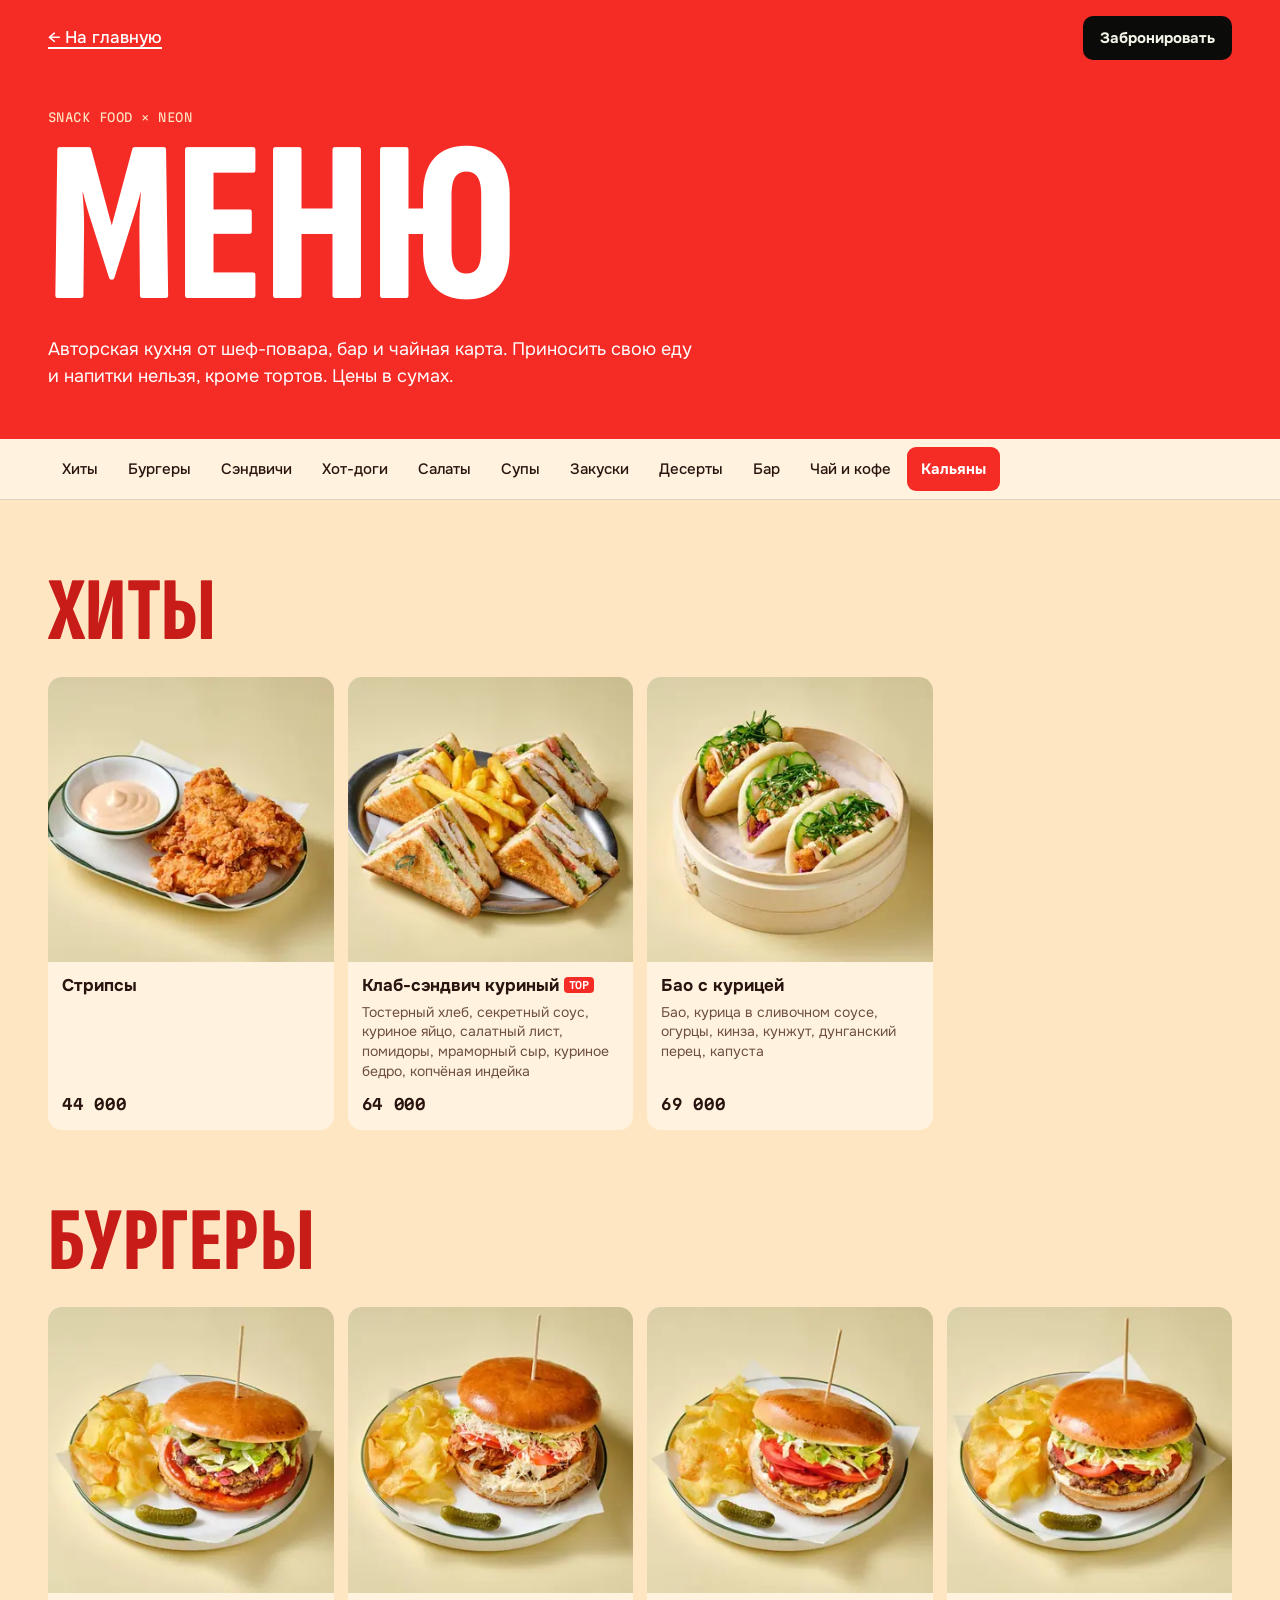
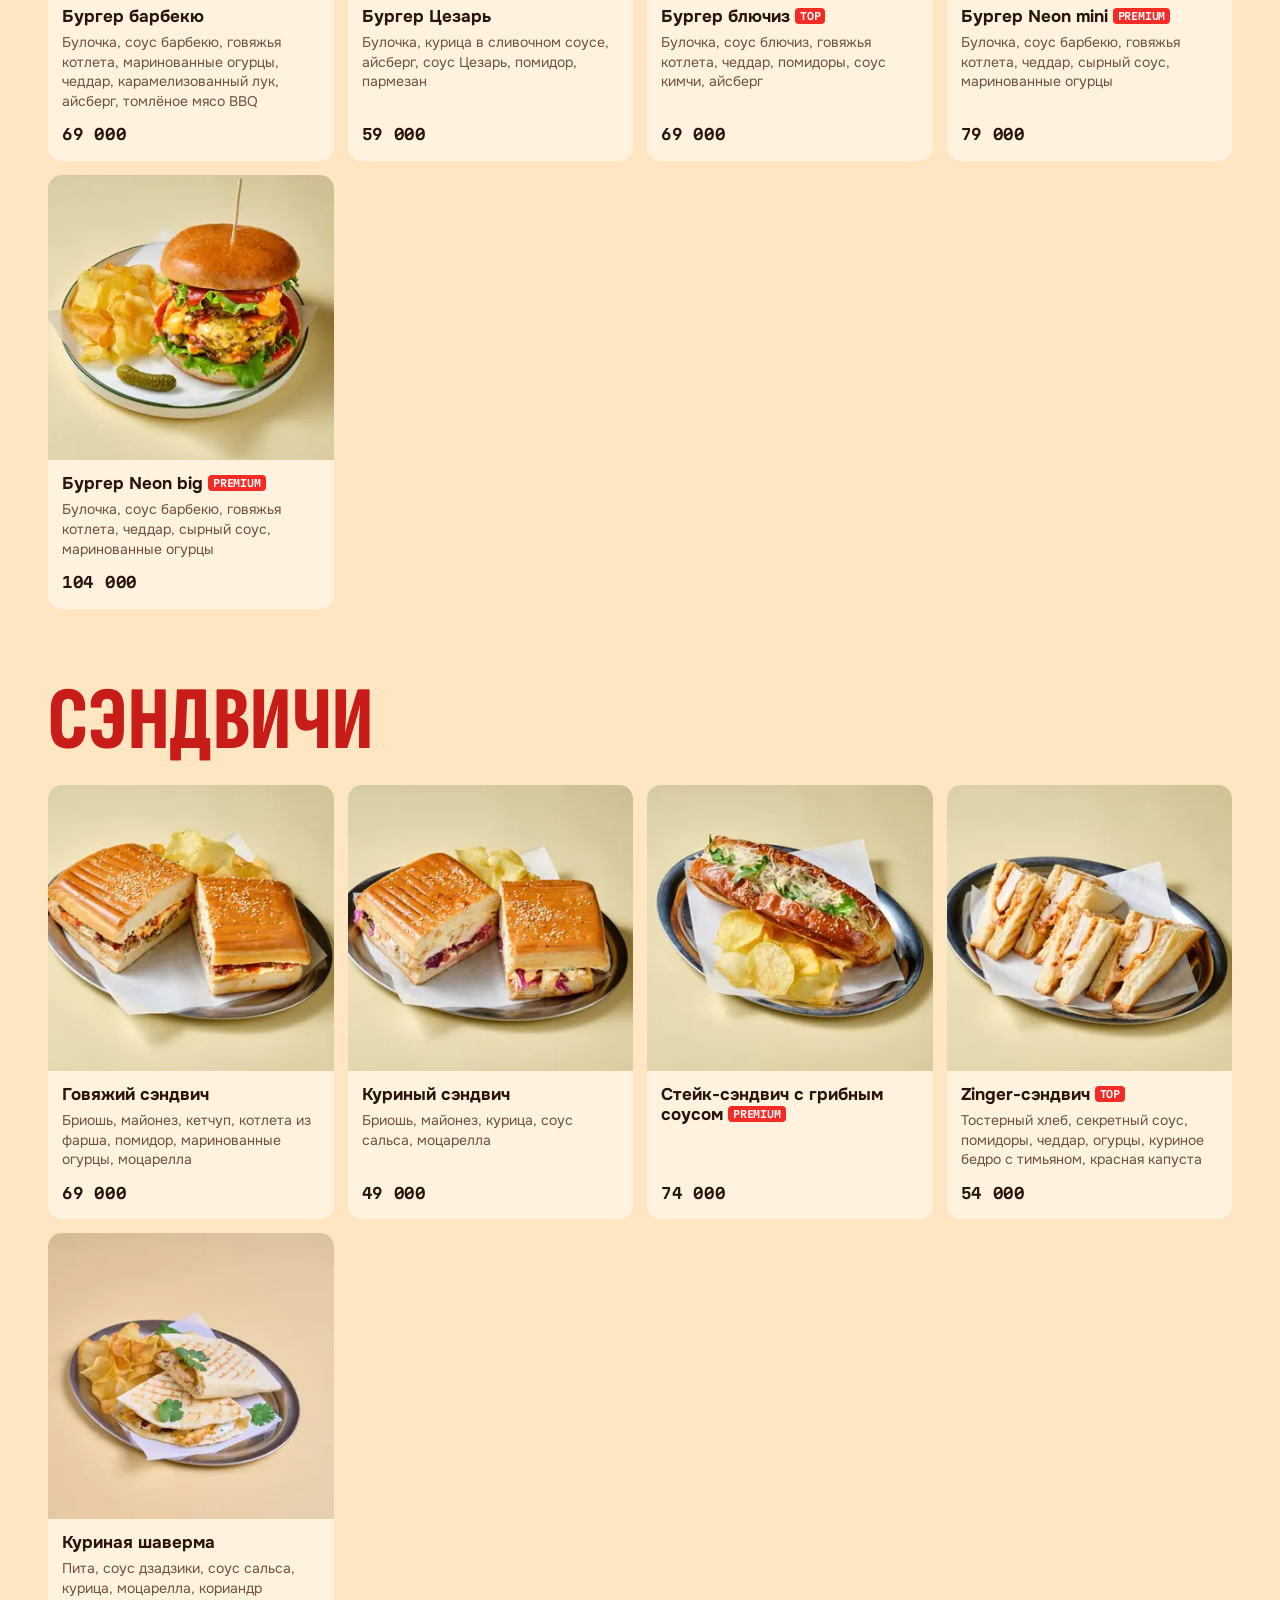
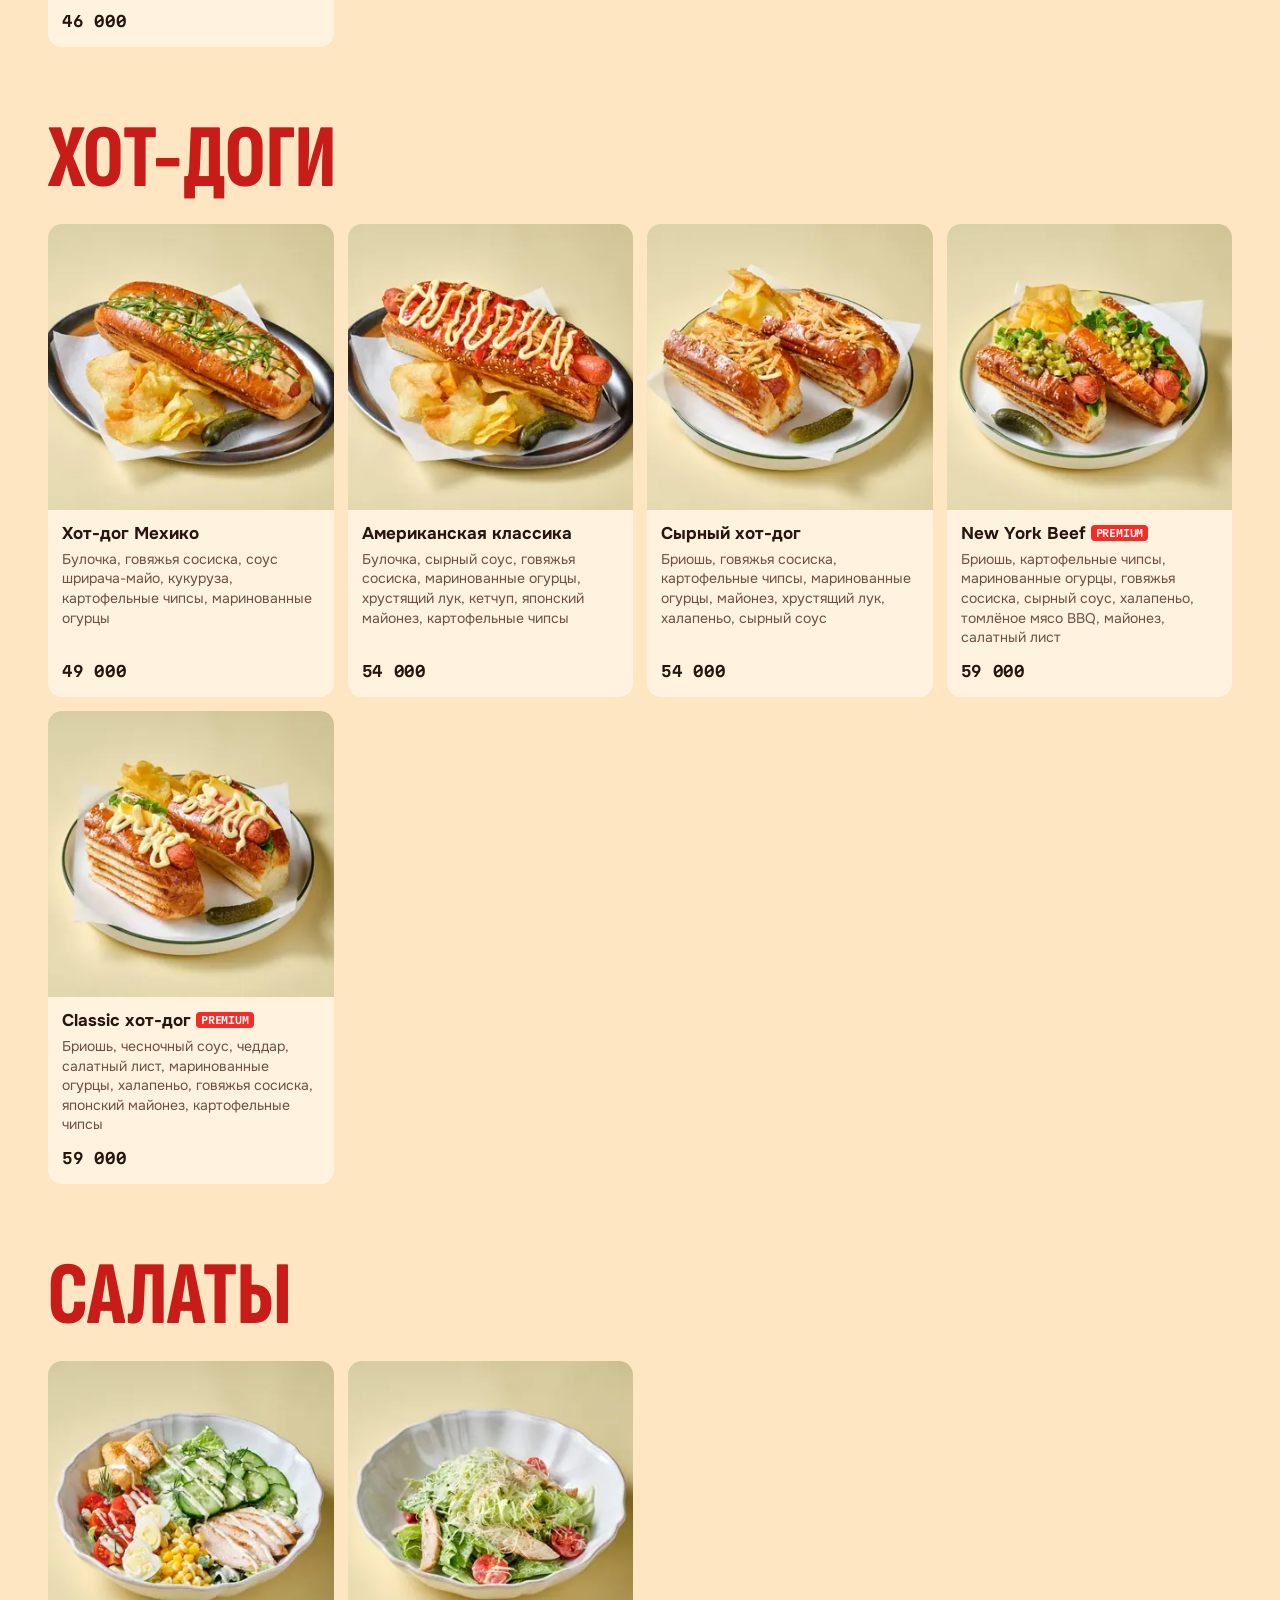
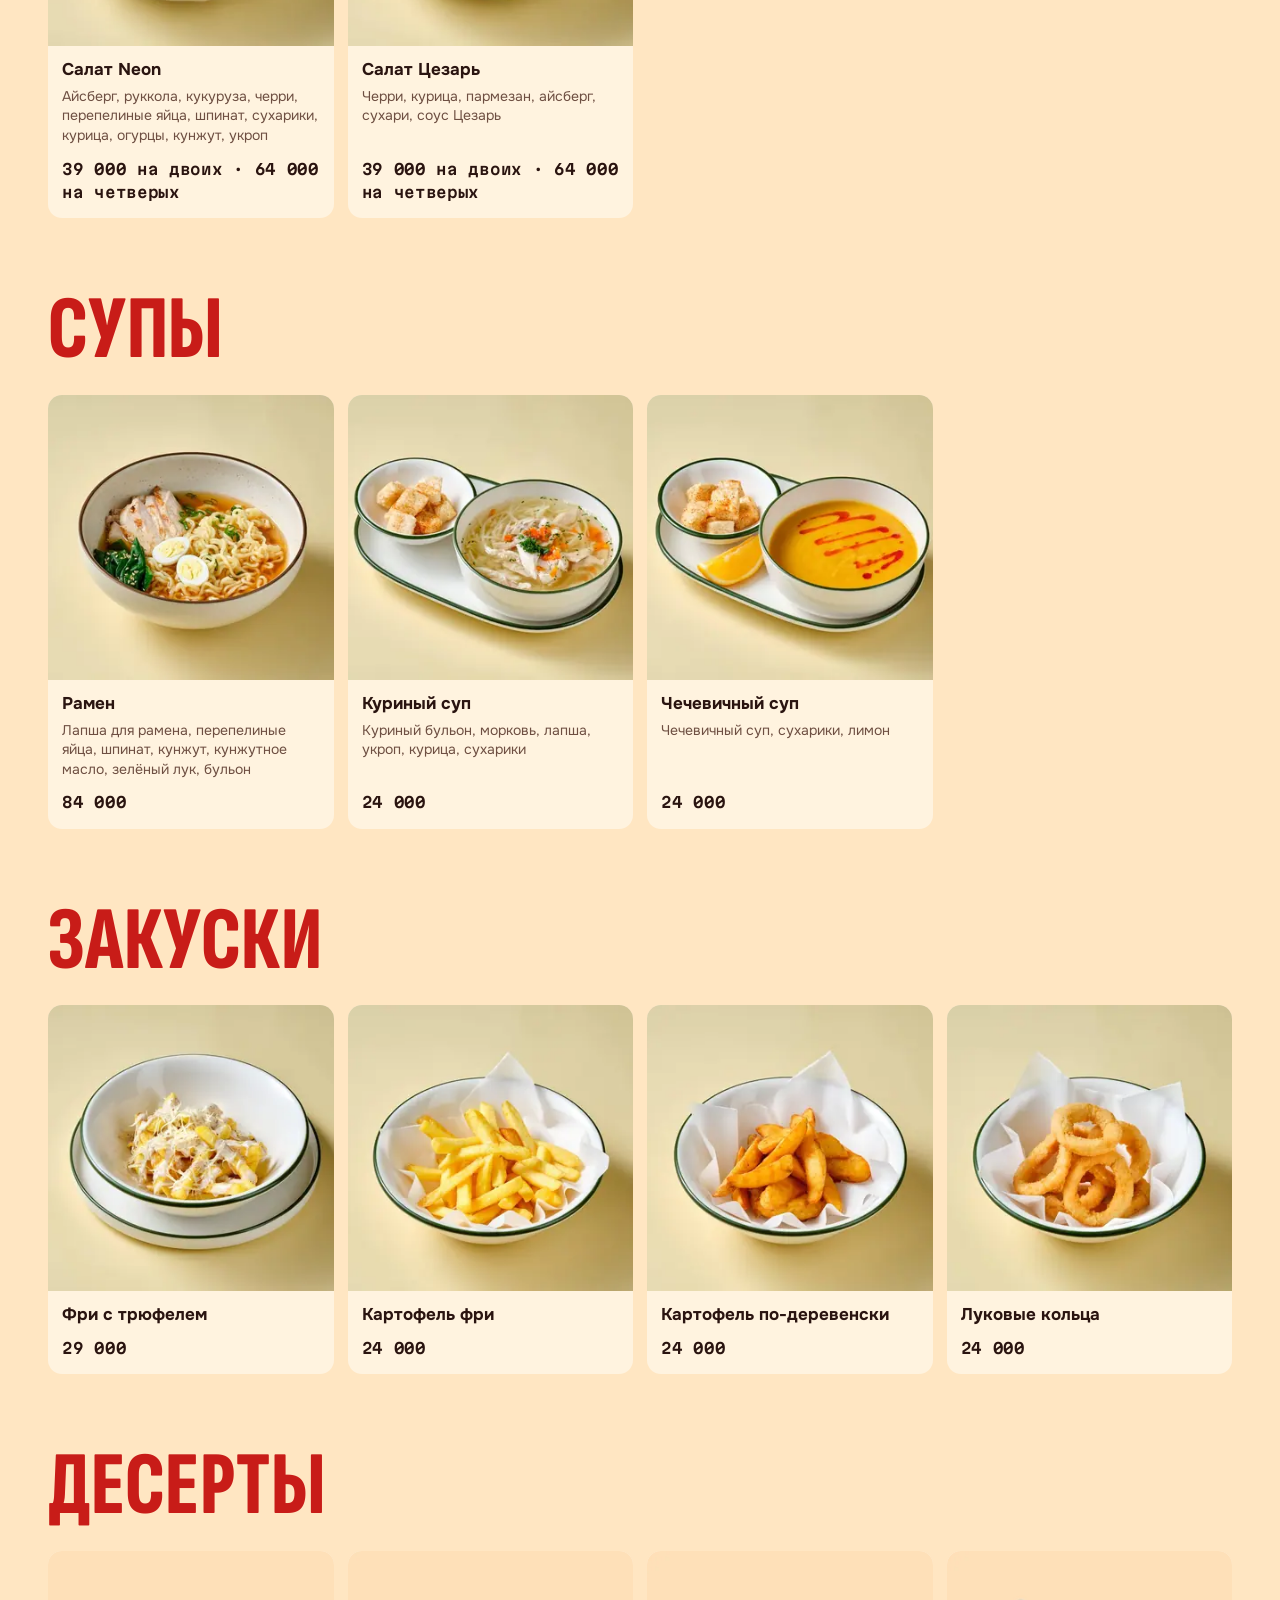
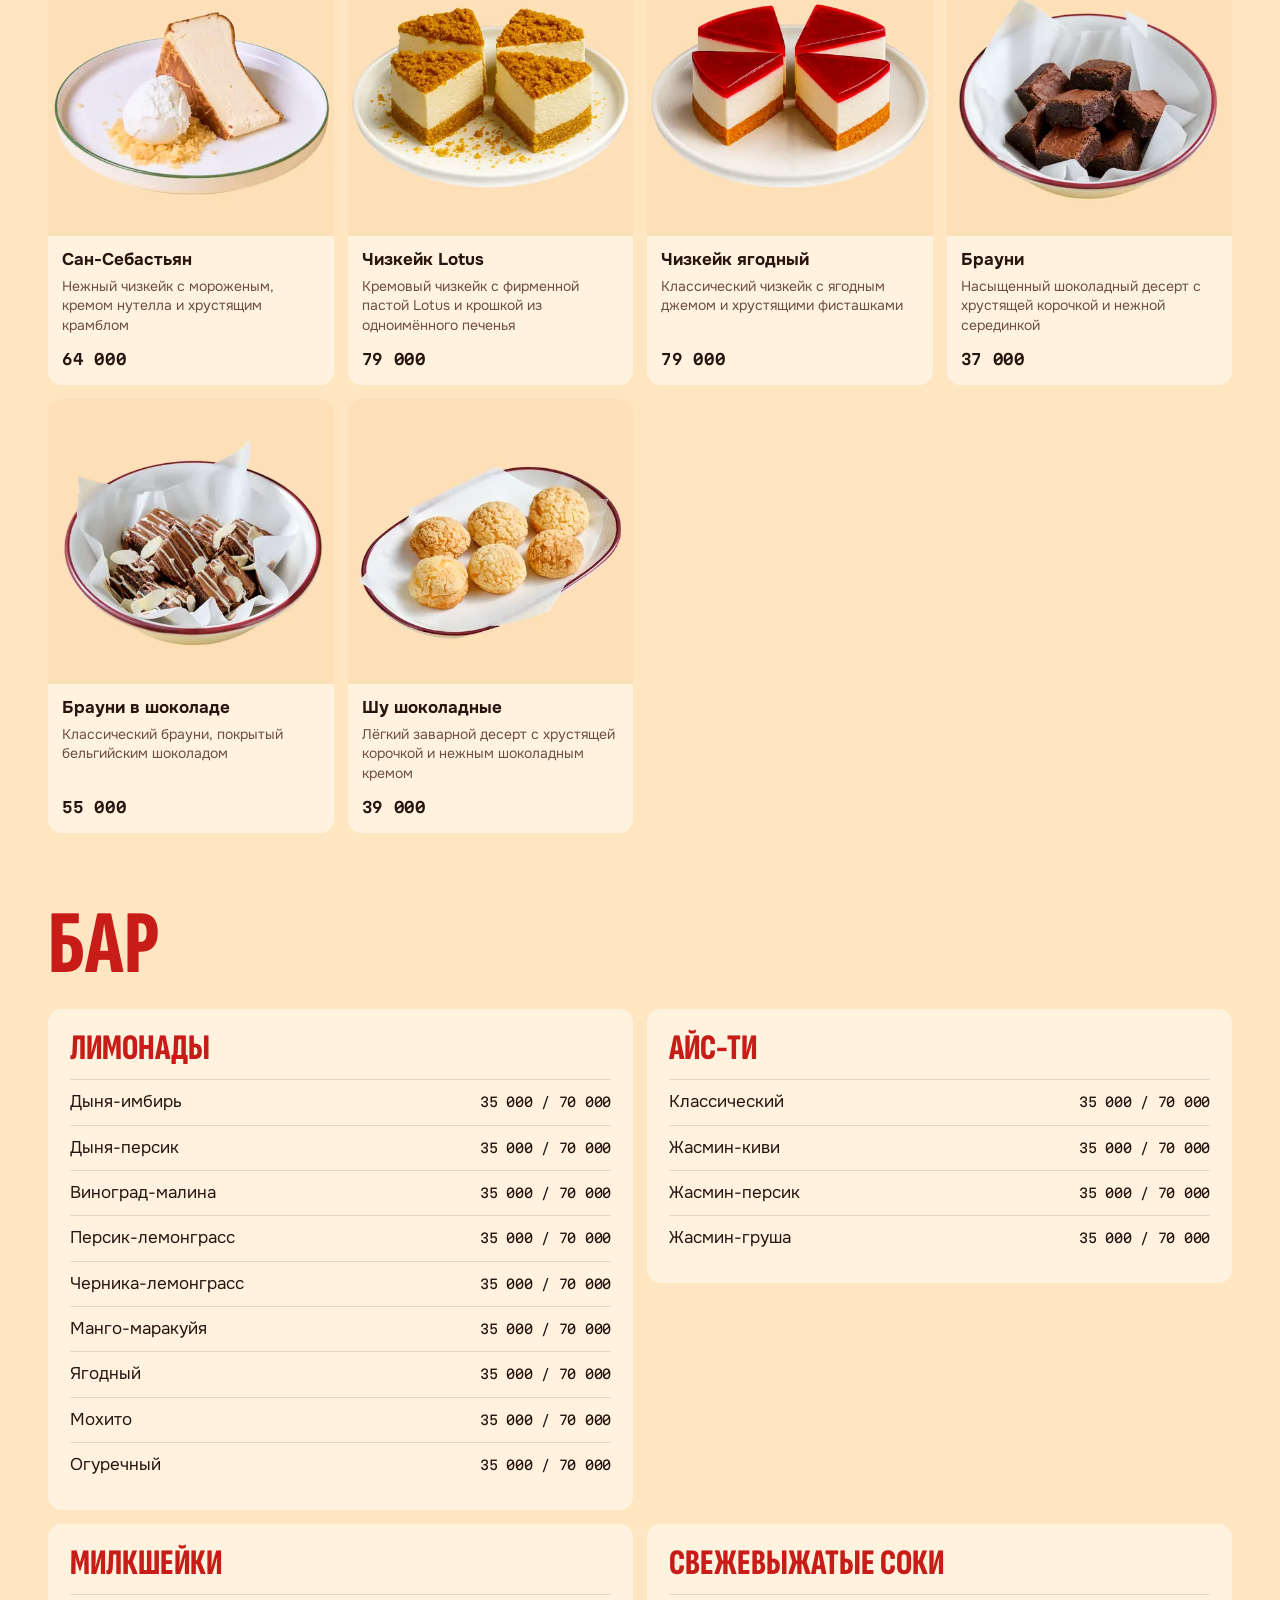
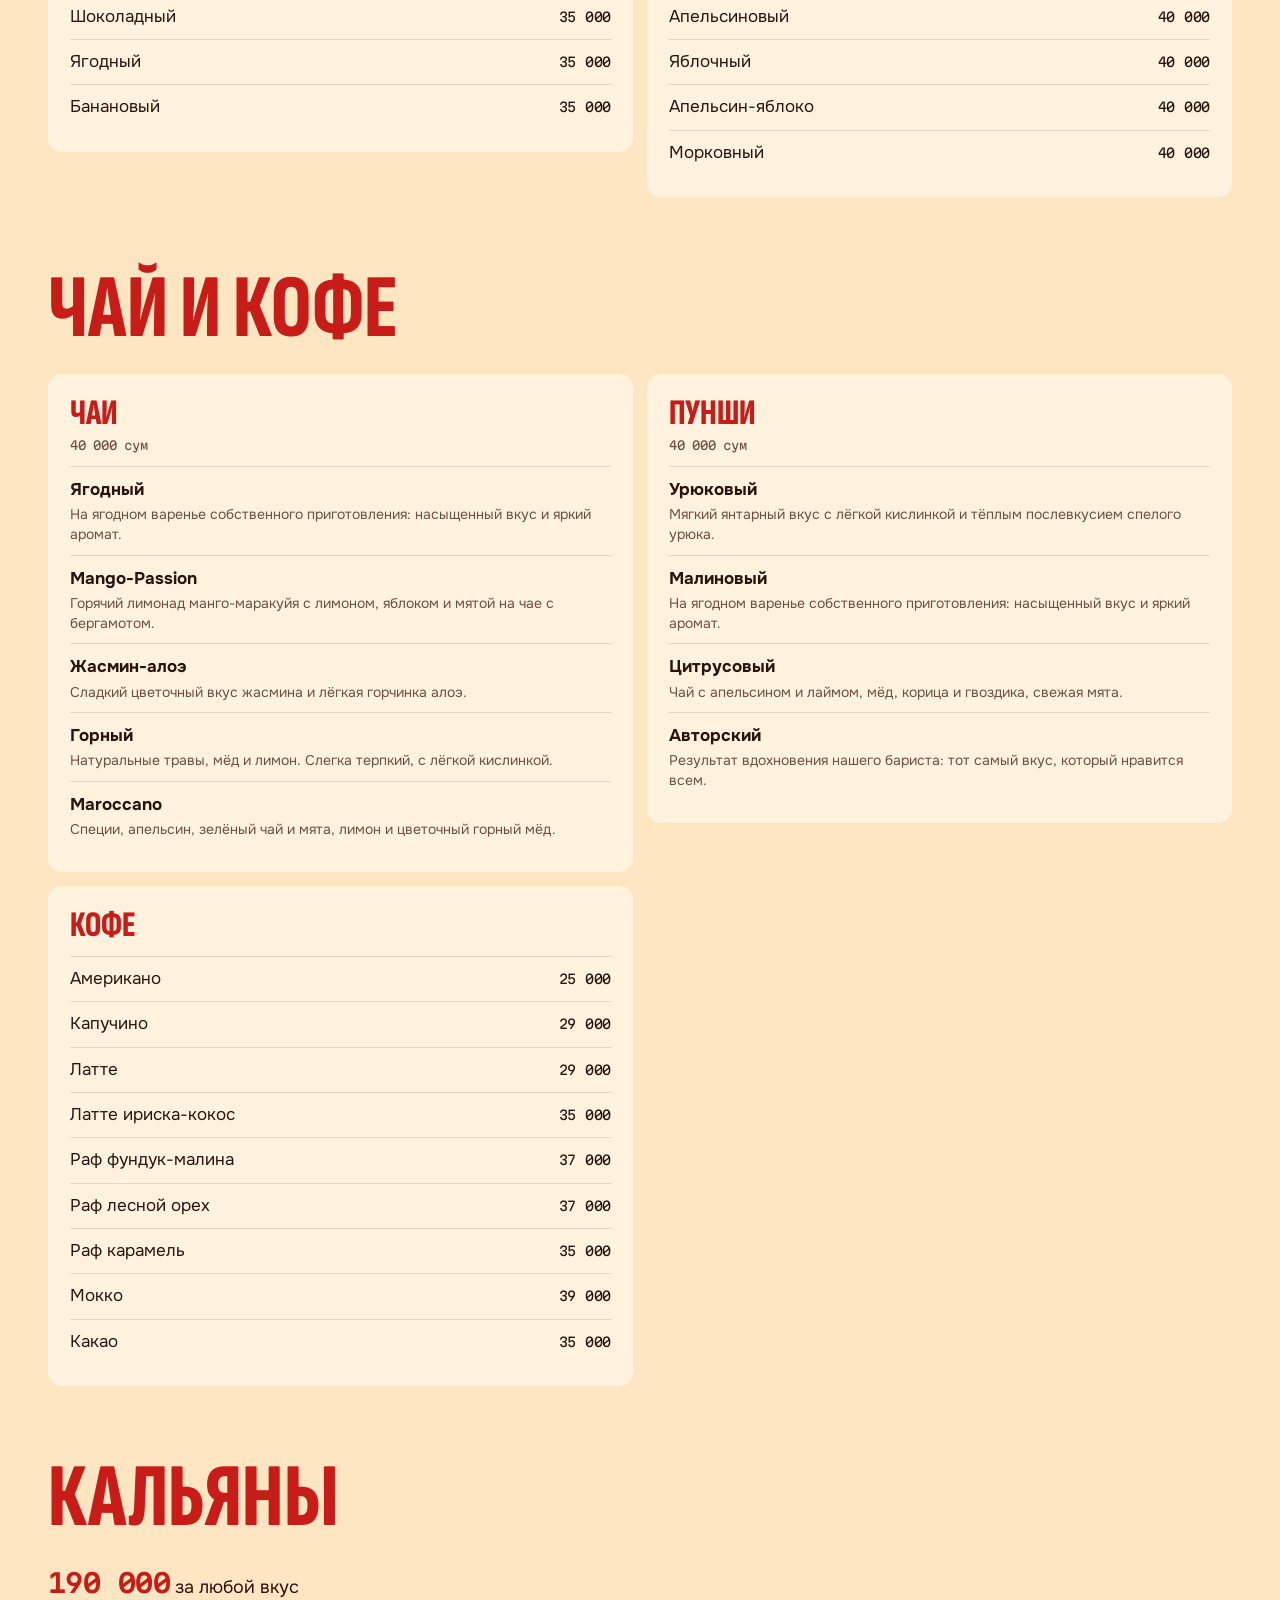
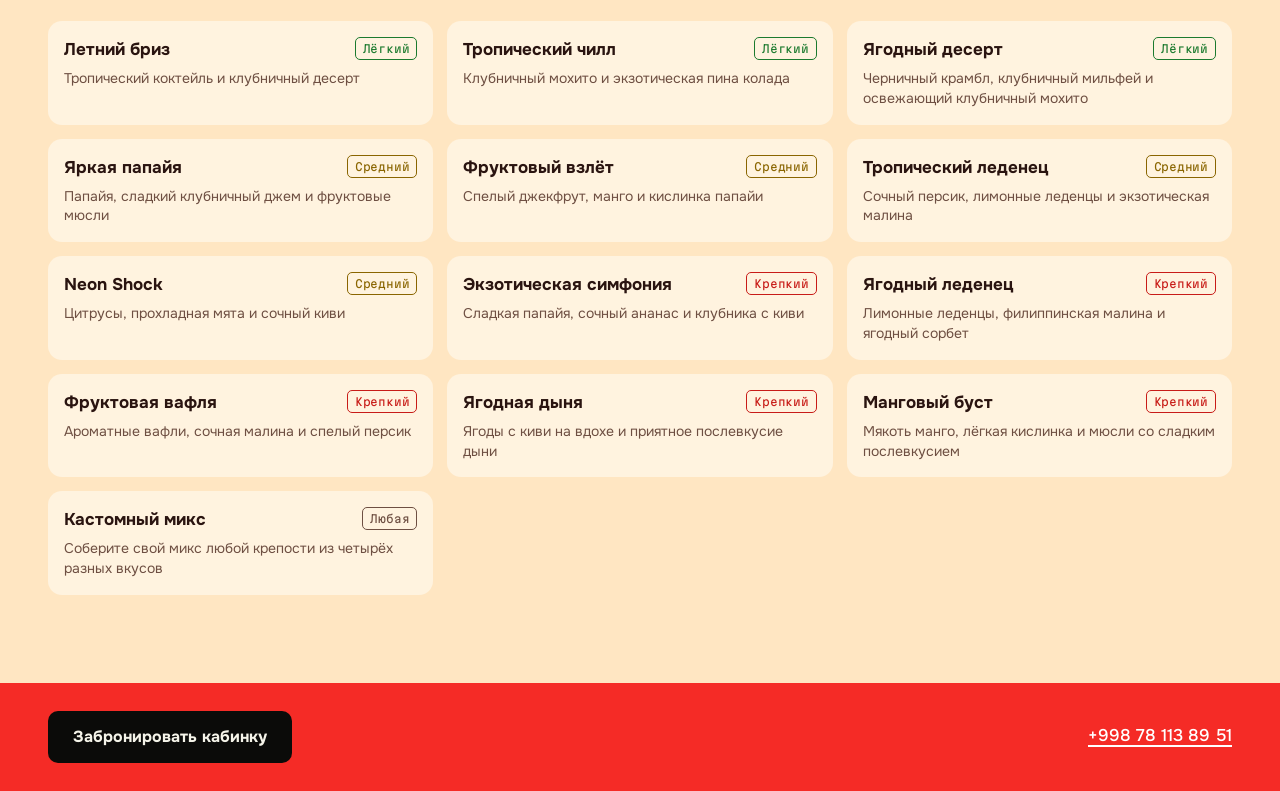
==== commit 7728fc8d: "Improve mobile navigation and serve photos as WebP Simplify the main menu, animate its closing, remo" ====
--- a/menu.html
+++ b/menu.html
@@ -8,7 +8,6 @@
   <meta name="theme-color" content="#f52b26">
   <link rel="preconnect" href="https://fonts.googleapis.com">
   <link rel="preconnect" href="https://fonts.gstatic.com" crossorigin>
-  <link rel="preconnect" href="https://thb.tildacdn.net">
   <link href="https://fonts.googleapis.com/css2?family=Martian+Mono:wght@400;600&family=Onest:wght@400;500;700&family=Sofia+Sans+Extra+Condensed:wght@700;800&display=swap" rel="stylesheet">
   <link rel="stylesheet" href="styles.css">
 </head>
--- a/styles.css
+++ b/styles.css
@@ -82,8 +82,8 @@
 }
 .logo img { height: 50px; width: auto; }
 .nav { display: flex; gap: 22px; margin-right: auto; }
-.nav a { font-size: 15px; font-weight: 500; text-decoration: none; padding: 8px 0; color: var(--muted); }
-.nav a:hover { color: var(--volt); }
+.nav a:not(.btn) { font-size: 15px; font-weight: 500; text-decoration: none; padding: 8px 0; color: var(--muted); }
+.nav a:not(.btn):hover { color: var(--volt); }
 .nav-toggle { display: none; }
 .header-phone { font-size: 13px; text-decoration: none; white-space: nowrap; }
 .header-phone:hover { color: var(--volt); }
@@ -249,7 +249,7 @@
 .footer-links { display: flex; flex-wrap: wrap; gap: 6px 22px; font-size: 15px; }
 .footer-links a { min-height: 44px; display: inline-flex; align-items: center; text-underline-offset: 4px; }
 .footer-links a:hover { color: var(--volt); }
-.mobile-bar { display: none; }
+.nav-actions { display: none; }
 
 /* ——— Диалоги ——— */
 .sheet { width: min(620px, calc(100vw - 32px)); max-height: calc(100dvh - 48px); padding: 0; background: var(--panel); color: var(--text); border: 1px solid var(--line); border-radius: 18px; overflow-y: auto; overscroll-behavior: contain; }
@@ -404,7 +404,9 @@
   .header-cta { display: none; }
   .nav { display: none; position: absolute; left: 0; right: 0; top: 100%; flex-direction: column; gap: 0; padding: 8px var(--gutter) 16px; background: var(--ink); border-bottom: 1px solid var(--line); }
   .nav.open { display: flex; }
-  .nav a { padding: 12px 0; font-size: 18px; color: var(--text); }
+  .nav a:not(.btn) { padding: 14px 0; font-size: 20px; font-weight: 500; color: var(--text); border-bottom: 1px solid var(--line); }
+  .nav-actions { display: grid; gap: 8px; padding-top: 16px; }
+  .nav-toggle { min-width: 84px; }
   .hero { min-height: 0; }
   .hero-photo { left: 0; width: 100%; height: 270px; bottom: auto; object-position: 12% 50%; }
   .hero::after { background: linear-gradient(180deg, rgba(11,11,9,0) 110px, var(--ink) 270px); }
@@ -414,9 +416,7 @@
   .deal .btn { justify-self: start; }
   .club, .food-inner, .faq-layout { grid-template-columns: minmax(0, 1fr); }
   .faq h2 { position: static; }
-  .mobile-bar { position: fixed; z-index: 35; left: 0; right: 0; bottom: 0; display: grid; grid-template-columns: 1fr 1.6fr; gap: 8px; padding: 10px 16px calc(10px + env(safe-area-inset-bottom)); background: rgba(11, 11, 9, .96); border-top: 1px solid var(--line); }
-  body:not(.menu-page) { padding-bottom: calc(74px + env(safe-area-inset-bottom)); }
-}
+  }
 @media (max-width: 760px) {
   body { font-size: 16px; }
   .branch, .veranda { grid-template-columns: minmax(0, 1fr); }
@@ -484,7 +484,8 @@
 .sheet.closing::backdrop { animation: fade-out .18s ease-in forwards; }
 
 /* Выпадающие элементы: fade + slide-in-from-top */
-.nav.open { --enter-opacity: 0; --enter-y: -8px; animation: enter .18s ease-out; }
+.nav.open { --enter-opacity: 0; --enter-y: -8px; animation: enter .2s ease-out; }
+.nav.closing { --exit-opacity: 0; --exit-y: -8px; animation: exit .18s ease-in forwards; }
 .filter-categories { --enter-opacity: 0; --enter-y: -8px; animation: enter .2s ease-out; }
 
 /* Карточки кабинок: появляются друг за другом при смене набора */
